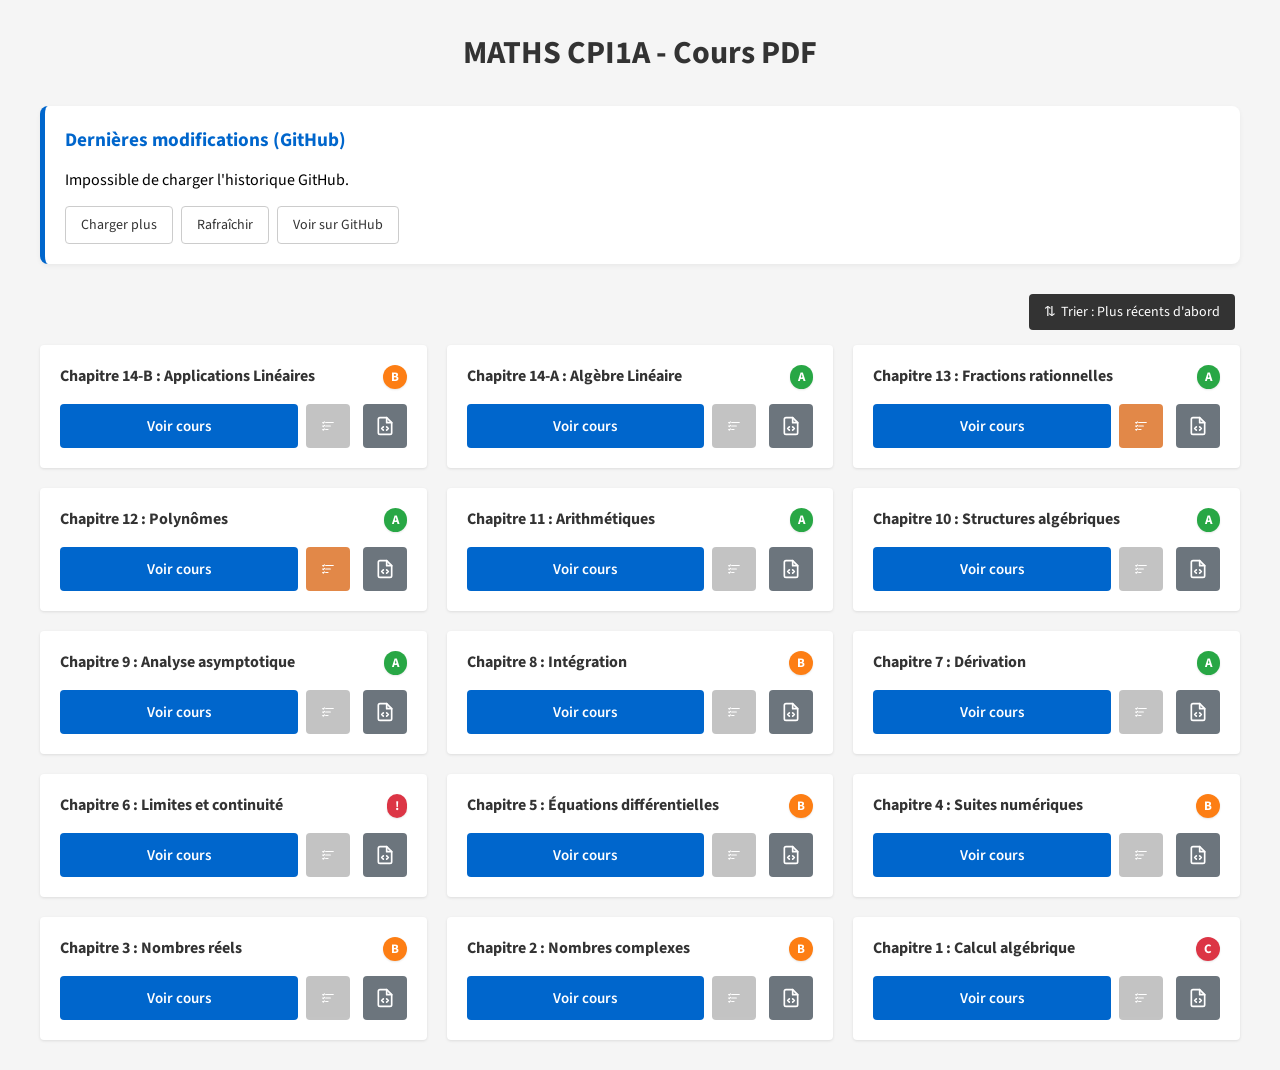
==== index.html @ 1551260c "finishing ch14-b" ====
﻿<!DOCTYPE html>
<html lang="en">
<head>
    <meta charset="UTF-8">
    <meta name="viewport" content="width=device-width, initial-scale=1.0">
    <title>MATHS CPI1A - Cours PDF</title>
    <!-- favicon -->
    <link rel="icon" type="image/png" href="https://raw.githubusercontent.com/Samy-Y/maths-cpi1a-class2030/main/favicon.ico">
    <style>
        @import url('https://fonts.googleapis.com/css2?family=Source+Sans+3:ital,wght@0,200..900;1,200..900&display=swap');
        
        * {
            margin: 0;
            padding: 0;
            box-sizing: border-box;
        }

        body {
            font-family: 'Source Sans 3', Arial, sans-serif;
            background-color: #f5f5f5;
            padding: 20px;
        }

        .container {
            max-width: 1200px;
            margin: 0 auto;
            margin-top:10px;
            margin-bottom:10px;
        }

        h1 {
            text-align: center;
            margin-bottom: 30px;
            color: #333;
        }

        /* Styles pour la section commits (InfoContainer) modifiés pour l'élégance en haut de page */
        .infoContainer {
            background-color: white;
            padding: 20px;
            margin-bottom: 30px; /* Espace avant les chapitres */
            border-radius: 8px;
            box-shadow: 0 2px 5px rgba(0,0,0,0.05); /* Légère ombre pour détacher du fond */
            border-left: 5px solid #0066cc; /* Touche de couleur pour le design */
        }
        
        .infoContainer h2 {
            font-size: 1.2rem;
            margin-bottom: 15px;
            color: #0066cc;
        }

        /* Nouveaux styles pour la barre de contrôle (tri) */
        .controls {
            display: flex;
            justify-content: flex-end; /* Aligner le bouton à droite */
            margin-bottom: 15px;
            align-items: center;
        }

        .chapters {
            display: grid;
            grid-template-columns: repeat(auto-fit, minmax(300px, 1fr));
            gap: 20px;
        }

        .chapter {
            background-color: white;
            padding: 20px;
            display: flex;
            flex-direction: column;
            gap: 15px;
            border-radius: 4px; /* Coins légèrement arrondis */
            box-shadow: 0 1px 3px rgba(0,0,0,0.1);
            transition: transform 0.2s;
        }
        
        .chapter:hover {
            transform: translateY(-2px); /* Petit effet au survol */
        }

        .chapter-header {
            display: flex;
            justify-content: space-between;
            align-items: flex-start;
            gap: 10px;
        }

        .quality-badge {
            font-weight: bold;
            color: white;
            padding: 3px 8px;
            border-radius: 12px;
            font-size: 13px;
            display: inline-block;
            flex-shrink: 0;
            box-shadow: 0 1px 2px rgba(0,0,0,0.1);
            border: none;
            cursor: help;
            position: relative;
        }

        /* Infobulle personnalisée au survol */
        .quality-badge[title]:hover::before {
            content: attr(title);
            position: absolute;
            bottom: 125%;
            left: 50%;
            transform: translateX(-50%);
            background-color: #333;
            color: white;
            padding: 8px 12px;
            border-radius: 4px;
            font-size: 12px;
            font-weight: normal;
            white-space: nowrap;
            z-index: 1000;
            box-shadow: 0 2px 8px rgba(0,0,0,0.2);
            pointer-events: none;
        }

        /* Flèche pointant vers le badge */
        .quality-badge[title]:hover::after {
            content: '';
            position: absolute;
            bottom: 120%;
            left: 50%;
            transform: translateX(-50%);
            border: 5px solid transparent;
            border-top-color: #333;
            z-index: 1000;
            pointer-events: none;
        }

        /* Modifiez la classe dans le HTML : badge-A, badge-B ou badge-C */
        .badge-A { background-color: #28a745; } /* Vert : Complet/Bon */
        .badge-B { background-color: #fd7e14; } /* Orange : Moyen/A relire */
        .badge-C { background-color: #dc3545; } /* Rouge : Incomplet */
        .badge-WIP { background-color: #6c757d; } /* Gris : En cours de travail */

        .chapter-name {
            font-weight: bold;
            font-size: 16px;
            color: #333;
        }

        .chapter-buttons {
            display: flex;
            gap: 8px;
            align-items: stretch;
        }

        .btn-primary {
            flex: 1;
            padding: 10px 15px;
            background-color: #0066cc;
            color: white;
            text-decoration: none;
            border-radius: 4px;
            text-align: center;
            font-family: inherit;
            font-size: 15px;
            font-weight: 600;
            display: flex;
            align-items: center;
            justify-content: center;
            transition: background 0.2s;
        }

        .btn-primary:hover {
            background-color: #0052a3;
        }

        .btn-icon {
            width: 44px;
            height: 44px;
            border-radius: 4px;
            border: none;
            cursor: pointer;
            display: flex;
            align-items: center;
            justify-content: center;
            text-decoration: none;
            flex-shrink: 0;
            transition: background 0.2s;
        }

        .btn-summary {
            background-color: #d9610c;
            color: white;
            opacity: 0.75;
        }

        /* disabled btn-summary properties */

        .btn-summary:disabled {
            background-color: #b0b0b0;
            color: white;
            cursor: not-allowed;
            opacity: 0.75;
        }

        .btn-source {
            background-color: #6c757d;
            color: white;
        }

        .btn-source:hover {
            background-color: #5a6268;
        }

        button {
            padding: 8px 15px;
            border: 1px solid #ccc;
            border-radius: 4px;
            cursor: pointer;
            font-family: 'Source Sans 3', Arial, sans-serif;
            font-size: 14px;
            margin-right: 5px;
            background-color: #fff;
            color: #333;
            transition: background 0.2s;
        }
        button:hover {
            background-color: #e0e0e0;
        }

        /* Style spécifique pour le bouton de tri */
        #sort-btn {
            background-color: #333;
            color: white;
            border: none;
            display: flex;
            align-items: center;
            gap: 5px;
        }
        #sort-btn:hover {
            background-color: #555;
        }

        /* Pour le conteneur des commits */
        #commits-container p {
            font-size: 0.95rem;
        }
    </style>
</head>
<body>
    <div class="container">
        <h1>MATHS CPI1A - Cours PDF</h1>
        
        <!-- SECTION COMMITS DÉPLACÉE ICI -->
        <div class="infoContainer">
            <h2>Dernières modifications (GitHub)</h2>
            <div id="commits-container">
                <p>Chargement...</p>
            </div>
            <div style="margin-top: 15px;">
                <button id="load-more-btn" onclick="fetchLastCommits(false)">Charger plus</button>
                <button onclick="fetchLastCommits(true)">Rafraîchir</button>
                <button onclick="window.open('https://github.com/Samy-Y/maths-cpi1a-class2030', '_blank')">Voir sur GitHub</button>
            </div>
        </div>

        <!-- ZONE DE CONTRÔLES POUR LE TRI -->
        <div class="controls">
            <button id="sort-btn" onclick="toggleSortOrder()">
                <span>⇅</span> Trier : Plus récents d'abord
            </button>
        </div>

        <div class="chapters" id="chapters-grid">
            <!-- Les chapitres -->
            <div class="chapter" data-id="1">
                <div class="chapter-header">
                <span class="chapter-name">Chapitre 1 : Calcul algébrique</span>
                
                <span class="quality-badge badge-C" title="Qualité C : Cours incomplet, premier jet">C</span>
            </div>
                <div class="chapter-buttons">
                    <a href="./250910 CH01.pdf" class="btn-primary" target="_blank">Voir cours</a>
                    <button class="btn-icon btn-summary" disabled title="Résumé non disponible">
                        <svg xmlns="http://www.w3.org/2000/svg" width="20" height="20" viewBox="0 0 24 24" fill="none" stroke="currentColor" stroke-width="2" stroke-linecap="round" stroke-linejoin="round"><line x1="8" y1="6" x2="21" y2="6"/><line x1="8" y1="12" x2="16" y2="12"/><line x1="8" y1="18" x2="12" y2="18"/><polyline points="3 6 4 7 6 5"/><polyline points="3 12 4 13 6 11"/><polyline points="3 18 4 19 6 17"/></svg>
                    </button>
                    <a href="./250910 CH01.tex" class="btn-icon btn-source" target="_blank" title="Code source">
                        <svg xmlns="http://www.w3.org/2000/svg" width="20" height="20" viewBox="0 0 24 24" fill="none" stroke="currentColor" stroke-width="2" stroke-linecap="round" stroke-linejoin="round"><path d="M14 2H6a2 2 0 0 0-2 2v16a2 2 0 0 0 2 2h12a2 2 0 0 0 2-2V8z"/><polyline points="14 2 14 8 20 8"/><polyline points="10 13 8 15 10 17"/><polyline points="14 13 16 15 14 17"/></svg>
                    </a>
                </div>
            </div>
            <div class="chapter" data-id="2">
                <div class="chapter-header">
                <span class="chapter-name">Chapitre 2 : Nombres complexes</span>
                
                <span class="quality-badge badge-B" title="Qualité B : Cours sans proof-reading">B</span>
            </div>
                <div class="chapter-buttons">
                    <a href="./250924 CH02.pdf" class="btn-primary" target="_blank">Voir cours</a>
                    <button class="btn-icon btn-summary" disabled title="Résumé non disponible">
                        <svg xmlns="http://www.w3.org/2000/svg" width="20" height="20" viewBox="0 0 24 24" fill="none" stroke="currentColor" stroke-width="2" stroke-linecap="round" stroke-linejoin="round"><line x1="8" y1="6" x2="21" y2="6"/><line x1="8" y1="12" x2="16" y2="12"/><line x1="8" y1="18" x2="12" y2="18"/><polyline points="3 6 4 7 6 5"/><polyline points="3 12 4 13 6 11"/><polyline points="3 18 4 19 6 17"/></svg>
                    </button>
                    <a href="./250924 CH02.tex" class="btn-icon btn-source" target="_blank" title="Code source">
                        <svg xmlns="http://www.w3.org/2000/svg" width="20" height="20" viewBox="0 0 24 24" fill="none" stroke="currentColor" stroke-width="2" stroke-linecap="round" stroke-linejoin="round"><path d="M14 2H6a2 2 0 0 0-2 2v16a2 2 0 0 0 2 2h12a2 2 0 0 0 2-2V8z"/><polyline points="14 2 14 8 20 8"/><polyline points="10 13 8 15 10 17"/><polyline points="14 13 16 15 14 17"/></svg>
                    </a>
                </div>
            </div>
            <div class="chapter" data-id="3">
                <div class="chapter-header">
                <span class="chapter-name">Chapitre 3 : Nombres réels</span>
                
                <span class="quality-badge badge-B" title="Qualité B : Cours sans proof-reading">B</span>
            </div>
                <div class="chapter-buttons">
                    <a href="./251001 CH03.pdf" class="btn-primary" target="_blank">Voir cours</a>
                    <button class="btn-icon btn-summary" disabled title="Résumé non disponible">
                        <svg xmlns="http://www.w3.org/2000/svg" width="20" height="20" viewBox="0 0 24 24" fill="none" stroke="currentColor" stroke-width="2" stroke-linecap="round" stroke-linejoin="round"><line x1="8" y1="6" x2="21" y2="6"/><line x1="8" y1="12" x2="16" y2="12"/><line x1="8" y1="18" x2="12" y2="18"/><polyline points="3 6 4 7 6 5"/><polyline points="3 12 4 13 6 11"/><polyline points="3 18 4 19 6 17"/></svg>
                    </button>
                    <a href="./251001 CH03.tex" class="btn-icon btn-source" target="_blank" title="Code source">
                        <svg xmlns="http://www.w3.org/2000/svg" width="20" height="20" viewBox="0 0 24 24" fill="none" stroke="currentColor" stroke-width="2" stroke-linecap="round" stroke-linejoin="round"><path d="M14 2H6a2 2 0 0 0-2 2v16a2 2 0 0 0 2 2h12a2 2 0 0 0 2-2V8z"/><polyline points="14 2 14 8 20 8"/><polyline points="10 13 8 15 10 17"/><polyline points="14 13 16 15 14 17"/></svg>
                    </a>
                </div>
            </div>
            <div class="chapter" data-id="4">
                <div class="chapter-header">
                <span class="chapter-name">Chapitre 4 : Suites numériques</span>
                
                <span class="quality-badge badge-B" title="Qualité B : Cours sans proof-reading, mise en page expérimentale">B</span>
            </div>
                <div class="chapter-buttons">
                    <a href="./251009 CH04.pdf" class="btn-primary" target="_blank">Voir cours</a>
                    <button class="btn-icon btn-summary" disabled title="Résumé non disponible">
                        <svg xmlns="http://www.w3.org/2000/svg" width="20" height="20" viewBox="0 0 24 24" fill="none" stroke="currentColor" stroke-width="2" stroke-linecap="round" stroke-linejoin="round"><line x1="8" y1="6" x2="21" y2="6"/><line x1="8" y1="12" x2="16" y2="12"/><line x1="8" y1="18" x2="12" y2="18"/><polyline points="3 6 4 7 6 5"/><polyline points="3 12 4 13 6 11"/><polyline points="3 18 4 19 6 17"/></svg>
                    </button>
                    <a href="./251009 CH04.tex" class="btn-icon btn-source" target="_blank" title="Code source">
                        <svg xmlns="http://www.w3.org/2000/svg" width="20" height="20" viewBox="0 0 24 24" fill="none" stroke="currentColor" stroke-width="2" stroke-linecap="round" stroke-linejoin="round"><path d="M14 2H6a2 2 0 0 0-2 2v16a2 2 0 0 0 2 2h12a2 2 0 0 0 2-2V8z"/><polyline points="14 2 14 8 20 8"/><polyline points="10 13 8 15 10 17"/><polyline points="14 13 16 15 14 17"/></svg>
                    </a>
                </div>
            </div>
            <div class="chapter" data-id="5">
                <div class="chapter-header">
                <span class="chapter-name">Chapitre 5 : Équations différentielles</span>
                
                <span class="quality-badge badge-B" title="Qualité B : Cours incomplet, mise en page expérimentale">B</span>
            </div>
                <div class="chapter-buttons">
                    <a href="./251022 CH05.pdf" class="btn-primary" target="_blank">Voir cours</a>
                    <button class="btn-icon btn-summary" disabled title="Résumé non disponible">
                        <svg xmlns="http://www.w3.org/2000/svg" width="20" height="20" viewBox="0 0 24 24" fill="none" stroke="currentColor" stroke-width="2" stroke-linecap="round" stroke-linejoin="round"><line x1="8" y1="6" x2="21" y2="6"/><line x1="8" y1="12" x2="16" y2="12"/><line x1="8" y1="18" x2="12" y2="18"/><polyline points="3 6 4 7 6 5"/><polyline points="3 12 4 13 6 11"/><polyline points="3 18 4 19 6 17"/></svg>
                    </button>
                    <a href="./251022 CH05.tex" class="btn-icon btn-source" target="_blank" title="Code source">
                        <svg xmlns="http://www.w3.org/2000/svg" width="20" height="20" viewBox="0 0 24 24" fill="none" stroke="currentColor" stroke-width="2" stroke-linecap="round" stroke-linejoin="round"><path d="M14 2H6a2 2 0 0 0-2 2v16a2 2 0 0 0 2 2h12a2 2 0 0 0 2-2V8z"/><polyline points="14 2 14 8 20 8"/><polyline points="10 13 8 15 10 17"/><polyline points="14 13 16 15 14 17"/></svg>
                    </a>
                </div>
            </div>
            <div class="chapter" data-id="6">
                <div class="chapter-header">
                <span class="chapter-name">Chapitre 6 : Limites et continuité</span>
                
                <span class="quality-badge badge-C" title="Qualité C : Cours très incomplet, danger">!</span>
            </div>
                <div class="chapter-buttons">
                    <a href="./251113 CH06.pdf" class="btn-primary" target="_blank">Voir cours</a>
                    <button class="btn-icon btn-summary" disabled title="Résumé non disponible">
                        <svg xmlns="http://www.w3.org/2000/svg" width="20" height="20" viewBox="0 0 24 24" fill="none" stroke="currentColor" stroke-width="2" stroke-linecap="round" stroke-linejoin="round"><line x1="8" y1="6" x2="21" y2="6"/><line x1="8" y1="12" x2="16" y2="12"/><line x1="8" y1="18" x2="12" y2="18"/><polyline points="3 6 4 7 6 5"/><polyline points="3 12 4 13 6 11"/><polyline points="3 18 4 19 6 17"/></svg>
                    </button>
                    <a href="./251113 CH06.tex" class="btn-icon btn-source" target="_blank" title="Code source">
                        <svg xmlns="http://www.w3.org/2000/svg" width="20" height="20" viewBox="0 0 24 24" fill="none" stroke="currentColor" stroke-width="2" stroke-linecap="round" stroke-linejoin="round"><path d="M14 2H6a2 2 0 0 0-2 2v16a2 2 0 0 0 2 2h12a2 2 0 0 0 2-2V8z"/><polyline points="14 2 14 8 20 8"/><polyline points="10 13 8 15 10 17"/><polyline points="14 13 16 15 14 17"/></svg>
                    </a>
                </div>
            </div>
            <div class="chapter" data-id="7">
                <div class="chapter-header">
                <span class="chapter-name">Chapitre 7 : Dérivation</span>
                
                <span class="quality-badge badge-A" title="Qualité A : Cours complet">A</span>
            </div>
                <div class="chapter-buttons">
                    <a href="./251128 CH07.pdf" class="btn-primary" target="_blank">Voir cours</a>
                    <button class="btn-icon btn-summary" disabled title="Résumé non disponible">
                        <svg xmlns="http://www.w3.org/2000/svg" width="20" height="20" viewBox="0 0 24 24" fill="none" stroke="currentColor" stroke-width="2" stroke-linecap="round" stroke-linejoin="round"><line x1="8" y1="6" x2="21" y2="6"/><line x1="8" y1="12" x2="16" y2="12"/><line x1="8" y1="18" x2="12" y2="18"/><polyline points="3 6 4 7 6 5"/><polyline points="3 12 4 13 6 11"/><polyline points="3 18 4 19 6 17"/></svg>
                    </button>
                    <a href="./251128 CH07.tex" class="btn-icon btn-source" target="_blank" title="Code source">
                        <svg xmlns="http://www.w3.org/2000/svg" width="20" height="20" viewBox="0 0 24 24" fill="none" stroke="currentColor" stroke-width="2" stroke-linecap="round" stroke-linejoin="round"><path d="M14 2H6a2 2 0 0 0-2 2v16a2 2 0 0 0 2 2h12a2 2 0 0 0 2-2V8z"/><polyline points="14 2 14 8 20 8"/><polyline points="10 13 8 15 10 17"/><polyline points="14 13 16 15 14 17"/></svg>
                    </a>
                </div>
            </div>
            <div class="chapter" data-id="8">
                <div class="chapter-header">
                <span class="chapter-name">Chapitre 8 : Intégration</span>
                
                <span class="quality-badge badge-B" title="Qualité B : Cours incomplet">B</span>
            </div>
                <div class="chapter-buttons">
                    <a href="./251212 CH08.pdf" class="btn-primary" target="_blank">Voir cours</a>
                    <button class="btn-icon btn-summary" disabled title="Résumé non disponible">
                        <svg xmlns="http://www.w3.org/2000/svg" width="20" height="20" viewBox="0 0 24 24" fill="none" stroke="currentColor" stroke-width="2" stroke-linecap="round" stroke-linejoin="round"><line x1="8" y1="6" x2="21" y2="6"/><line x1="8" y1="12" x2="16" y2="12"/><line x1="8" y1="18" x2="12" y2="18"/><polyline points="3 6 4 7 6 5"/><polyline points="3 12 4 13 6 11"/><polyline points="3 18 4 19 6 17"/></svg>
                    </button>
                    <a href="./251212 CH08.tex" class="btn-icon btn-source" target="_blank" title="Code source">
                        <svg xmlns="http://www.w3.org/2000/svg" width="20" height="20" viewBox="0 0 24 24" fill="none" stroke="currentColor" stroke-width="2" stroke-linecap="round" stroke-linejoin="round"><path d="M14 2H6a2 2 0 0 0-2 2v16a2 2 0 0 0 2 2h12a2 2 0 0 0 2-2V8z"/><polyline points="14 2 14 8 20 8"/><polyline points="10 13 8 15 10 17"/><polyline points="14 13 16 15 14 17"/></svg>
                    </a>
                </div>
            </div>
            <div class="chapter" data-id="9">
                <div class="chapter-header">
                <span class="chapter-name">Chapitre 9 : Analyse asymptotique</span>
                
                <span class="quality-badge badge-A" title="Qualité A : Cours quasi-complet, corrigé">A</span>
            </div>
                <div class="chapter-buttons">
                    <a href="./251219 CH09.pdf" class="btn-primary" target="_blank">Voir cours</a>
                    <button class="btn-icon btn-summary" disabled title="Résumé non disponible">
                        <svg xmlns="http://www.w3.org/2000/svg" width="20" height="20" viewBox="0 0 24 24" fill="none" stroke="currentColor" stroke-width="2" stroke-linecap="round" stroke-linejoin="round"><line x1="8" y1="6" x2="21" y2="6"/><line x1="8" y1="12" x2="16" y2="12"/><line x1="8" y1="18" x2="12" y2="18"/><polyline points="3 6 4 7 6 5"/><polyline points="3 12 4 13 6 11"/><polyline points="3 18 4 19 6 17"/></svg>
                    </button>
                    <a href="./251219 CH09.tex" class="btn-icon btn-source" target="_blank" title="Code source">
                        <svg xmlns="http://www.w3.org/2000/svg" width="20" height="20" viewBox="0 0 24 24" fill="none" stroke="currentColor" stroke-width="2" stroke-linecap="round" stroke-linejoin="round"><path d="M14 2H6a2 2 0 0 0-2 2v16a2 2 0 0 0 2 2h12a2 2 0 0 0 2-2V8z"/><polyline points="14 2 14 8 20 8"/><polyline points="10 13 8 15 10 17"/><polyline points="14 13 16 15 14 17"/></svg>
                    </a>
                </div>
            </div>
            <div class="chapter" data-id="10">
                <div class="chapter-header">
                <span class="chapter-name">Chapitre 10 : Structures algébriques</span>
                
                <span class="quality-badge badge-A" title="Qualité A : Cours quasi-complet et corrigé">A</span>
            </div>
                <div class="chapter-buttons">
                    <a href="./260109 CH10.pdf" class="btn-primary" target="_blank">Voir cours</a>
                    <button class="btn-icon btn-summary" disabled title="Résumé non disponible">
                        <svg xmlns="http://www.w3.org/2000/svg" width="20" height="20" viewBox="0 0 24 24" fill="none" stroke="currentColor" stroke-width="2" stroke-linecap="round" stroke-linejoin="round"><line x1="8" y1="6" x2="21" y2="6"/><line x1="8" y1="12" x2="16" y2="12"/><line x1="8" y1="18" x2="12" y2="18"/><polyline points="3 6 4 7 6 5"/><polyline points="3 12 4 13 6 11"/><polyline points="3 18 4 19 6 17"/></svg>
                    </button>
                    <a href="./260109 CH10.tex" class="btn-icon btn-source" target="_blank" title="Code source">
                        <svg xmlns="http://www.w3.org/2000/svg" width="20" height="20" viewBox="0 0 24 24" fill="none" stroke="currentColor" stroke-width="2" stroke-linecap="round" stroke-linejoin="round"><path d="M14 2H6a2 2 0 0 0-2 2v16a2 2 0 0 0 2 2h12a2 2 0 0 0 2-2V8z"/><polyline points="14 2 14 8 20 8"/><polyline points="10 13 8 15 10 17"/><polyline points="14 13 16 15 14 17"/></svg>
                    </a>
                </div>
            </div>
            <div class="chapter" data-id="11">
                <div class="chapter-header">
                <span class="chapter-name">Chapitre 11 : Arithmétiques</span>
                
                <span class="quality-badge badge-A" title="Qualité A : Cours quasi-complet et corrigé">A</span>
            </div>
                <div class="chapter-buttons">
                    <a href="./260128 CH11.pdf" class="btn-primary" target="_blank">Voir cours</a>
                    <button class="btn-icon btn-summary" disabled title="Résumé non disponible">
                        <svg xmlns="http://www.w3.org/2000/svg" width="20" height="20" viewBox="0 0 24 24" fill="none" stroke="currentColor" stroke-width="2" stroke-linecap="round" stroke-linejoin="round"><line x1="8" y1="6" x2="21" y2="6"/><line x1="8" y1="12" x2="16" y2="12"/><line x1="8" y1="18" x2="12" y2="18"/><polyline points="3 6 4 7 6 5"/><polyline points="3 12 4 13 6 11"/><polyline points="3 18 4 19 6 17"/></svg>
                    </button>
                    <a href="./260128 CH11.tex" class="btn-icon btn-source" target="_blank" title="Code source">
                        <svg xmlns="http://www.w3.org/2000/svg" width="20" height="20" viewBox="0 0 24 24" fill="none" stroke="currentColor" stroke-width="2" stroke-linecap="round" stroke-linejoin="round"><path d="M14 2H6a2 2 0 0 0-2 2v16a2 2 0 0 0 2 2h12a2 2 0 0 0 2-2V8z"/><polyline points="14 2 14 8 20 8"/><polyline points="10 13 8 15 10 17"/><polyline points="14 13 16 15 14 17"/></svg>
                    </a>
                </div>
            </div>
            <div class="chapter" data-id="12">
                <div class="chapter-header">
                <span class="chapter-name">Chapitre 12 : Polynômes</span>
                
                <span class="quality-badge badge-A" title="Qualité A : Cours quasi-complet et corrigé">A</span>
            </div>
                <div class="chapter-buttons">
                    <a href="./260206 CH12.pdf" class="btn-primary" target="_blank">Voir cours</a>
                    <a href="./ch12_fiche.pdf"><button class="btn-icon btn-summary" title="Résumé ALPHA">
                        <svg xmlns="http://www.w3.org/2000/svg" width="20" height="20" viewBox="0 0 24 24" fill="none" stroke="currentColor" stroke-width="2" stroke-linecap="round" stroke-linejoin="round"><line x1="8" y1="6" x2="21" y2="6"/><line x1="8" y1="12" x2="16" y2="12"/><line x1="8" y1="18" x2="12" y2="18"/><polyline points="3 6 4 7 6 5"/><polyline points="3 12 4 13 6 11"/><polyline points="3 18 4 19 6 17"/></svg>
                    </button></a>
                    <a href="./260206 CH12.tex" class="btn-icon btn-source" target="_blank" title="Code source">
                        <svg xmlns="http://www.w3.org/2000/svg" width="20" height="20" viewBox="0 0 24 24" fill="none" stroke="currentColor" stroke-width="2" stroke-linecap="round" stroke-linejoin="round"><path d="M14 2H6a2 2 0 0 0-2 2v16a2 2 0 0 0 2 2h12a2 2 0 0 0 2-2V8z"/><polyline points="14 2 14 8 20 8"/><polyline points="10 13 8 15 10 17"/><polyline points="14 13 16 15 14 17"/></svg>
                    </a>
                </div>
            </div>
            <div class="chapter" data-id="13">
                <div class="chapter-header">
                <span class="chapter-name">Chapitre 13 : Fractions rationnelles</span>
                
                <span class="quality-badge badge-A" title="Qualité A : Cours quasi-complet et corrigé">A</span>
            </div>
                <div class="chapter-buttons">
                    <a href="./260220 CH13.pdf" class="btn-primary" target="_blank">Voir cours</a>
                    <a href="./ch13_fiche.html"><button class="btn-icon btn-summary" title="Fiche de révision BETA (web)">
                        <svg xmlns="http://www.w3.org/2000/svg" width="20" height="20" viewBox="0 0 24 24" fill="none" stroke="currentColor" stroke-width="2" stroke-linecap="round" stroke-linejoin="round"><line x1="8" y1="6" x2="21" y2="6"/><line x1="8" y1="12" x2="16" y2="12"/><line x1="8" y1="18" x2="12" y2="18"/><polyline points="3 6 4 7 6 5"/><polyline points="3 12 4 13 6 11"/><polyline points="3 18 4 19 6 17"/></svg>
                    </button></a>
                    <a href="./260220 CH13.tex" class="btn-icon btn-source" target="_blank" title="Code source">
                        <svg xmlns="http://www.w3.org/2000/svg" width="20" height="20" viewBox="0 0 24 24" fill="none" stroke="currentColor" stroke-width="2" stroke-linecap="round" stroke-linejoin="round"><path d="M14 2H6a2 2 0 0 0-2 2v16a2 2 0 0 0 2 2h12a2 2 0 0 0 2-2V8z"/><polyline points="14 2 14 8 20 8"/><polyline points="10 13 8 15 10 17"/><polyline points="14 13 16 15 14 17"/></svg>
                    </a>
                </div>
            </div>
            <div class="chapter" data-id="14">
                <div class="chapter-header">
                    <span class="chapter-name">Chapitre 14-A : Algèbre Linéaire</span>
                    
                    <span class="quality-badge badge-A" title="Qualité A : Cours complet et corrigé">A</span>
                </div>
                <div class="chapter-buttons">
                    <a href="./260304 CH14.pdf" class="btn-primary" target="_blank">Voir cours</a>
                    <button class="btn-icon btn-summary" disabled title="Résumé non disponible">
                        <svg xmlns="http://www.w3.org/2000/svg" width="20" height="20" viewBox="0 0 24 24" fill="none" stroke="currentColor" stroke-width="2" stroke-linecap="round" stroke-linejoin="round"><line x1="8" y1="6" x2="21" y2="6"/><line x1="8" y1="12" x2="16" y2="12"/><line x1="8" y1="18" x2="12" y2="18"/><polyline points="3 6 4 7 6 5"/><polyline points="3 12 4 13 6 11"/><polyline points="3 18 4 19 6 17"/></svg>
                    </button>
                    <a href="./260304 CH14.tex" class="btn-icon btn-source" target="_blank" title="Code source">
                        <svg xmlns="http://www.w3.org/2000/svg" width="20" height="20" viewBox="0 0 24 24" fill="none" stroke="currentColor" stroke-width="2" stroke-linecap="round" stroke-linejoin="round"><path d="M14 2H6a2 2 0 0 0-2 2v16a2 2 0 0 0 2 2h12a2 2 0 0 0 2-2V8z"/><polyline points="14 2 14 8 20 8"/><polyline points="10 13 8 15 10 17"/><polyline points="14 13 16 15 14 17"/></svg>
                    </a>
                </div>
            </div>
            <div class="chapter" data-id="15">
                <div class="chapter-header">
                <span class="chapter-name">Chapitre 14-B : Applications Linéaires</span>
                
                <span class="quality-badge badge-B" title="Qualité B : Preuves manquantes/incomplètes, pas de proofreading">B</span>
            </div>
            <div class="chapter-buttons">
                <a href="./260410 CH14-B.pdf" class="btn-primary" target="_blank">Voir cours</a>
                <button class="btn-icon btn-summary" disabled title="Résumé non disponible">
                    <svg xmlns="http://www.w3.org/2000/svg" width="20" height="20" viewBox="0 0 24 24" fill="none" stroke="currentColor" stroke-width="2" stroke-linecap="round" stroke-linejoin="round"><line x1="8" y1="6" x2="21" y2="6"/><line x1="8" y1="12" x2="16" y2="12"/><line x1="8" y1="18" x2="12" y2="18"/><polyline points="3 6 4 7 6 5"/><polyline points="3 12 4 13 6 11"/><polyline points="3 18 4 19 6 17"/></svg>
                </button>
                <a href="./260410 CH14-B.tex" class="btn-icon btn-source" target="_blank" title="Code source">
                    <svg xmlns="http://www.w3.org/2000/svg" width="20" height="20" viewBox="0 0 24 24" fill="none" stroke="currentColor" stroke-width="2" stroke-linecap="round" stroke-linejoin="round"><path d="M14 2H6a2 2 0 0 0-2 2v16a2 2 0 0 0 2 2h12a2 2 0 0 0 2-2V8z"/><polyline points="14 2 14 8 20 8"/><polyline points="10 13 8 15 10 17"/><polyline points="14 13 16 15 14 17"/></svg>
                </a>
            </div>
        </div>
    </div>

</body>
    <script>
        const GITHUB_USER = 'Samy-Y'; 
        const GITHUB_REPO = 'maths-cpi1a-class2030';
        let currentPage = 1; 
        const PER_PAGE = 3; 
        
        // --- LOGIQUE DU TRI ---
        let isAscending = false; // Ordre par défaut (1 vers 10)

        // make sure the list is sorted by most recent initially

        const grid = document.getElementById('chapters-grid');
        const chapters = Array.from(grid.children);
        chapters.sort((a, b) => parseInt(b.getAttribute('data-id')) - parseInt(a.getAttribute('data-id')));
        chapters.forEach(chapter => grid.appendChild(chapter));

        function toggleSortOrder() {
            const grid = document.getElementById('chapters-grid');
            const chapters = Array.from(grid.children);
            const sortBtn = document.getElementById('sort-btn');

            // On inverse simplement la liste actuelle des enfants
            chapters.reverse().forEach(chapter => grid.appendChild(chapter));

            isAscending = !isAscending;

            // Mise à jour du texte du bouton
            if (isAscending) {
                sortBtn.innerHTML = '<span>⇅</span> Trier : Plus récents d\'abord';
            } else {
                sortBtn.innerHTML = '<span>⇅</span> Trier : Plus anciens d\'abord';
            }
        }


        // ----------------------

        async function fetchLastCommits(reset = true) {
            const container = document.getElementById('commits-container');
            const loadMoreBtn = document.getElementById('load-more-btn');

            if (reset) {
                currentPage = 1;
                container.innerHTML = '<p>Chargement des commits...</p>';
                loadMoreBtn.style.display = 'inline-block';
            } else {
                loadMoreBtn.textContent = 'Chargement...';
                loadMoreBtn.disabled = true;
            }

            const API_URL = `https://api.github.com/repos/${GITHUB_USER}/${GITHUB_REPO}/commits?per_page=${PER_PAGE}&page=${currentPage}`;

            try {
                const response = await fetch(API_URL);
                if (!response.ok) {
                    throw new Error(`GitHub API error: ${response.status}`);
                }
                
                const commits = await response.json();
                
                if (reset) {
                    container.innerHTML = '';
                }

                if (commits && commits.length > 0) {
                    commits.forEach((item, index) => {
                        const commitData = item.commit;
                        const date = new Date(commitData.author.date).toLocaleDateString('fr-FR', { 
                            day: 'numeric', month: 'long', hour: '2-digit', minute:'2-digit'
                        });
                        const message = commitData.message;
                        
                        const commitElement = document.createElement('div');
                        // Style inline pour les éléments de commit
                        commitElement.style.borderLeft = '3px solid #ddd'; 
                        commitElement.style.paddingLeft = '10px';
                        commitElement.style.marginBottom = '12px';
                        
                        commitElement.innerHTML = `
                            <p style="margin-bottom: 2px; color: #333;"><strong>${message}</strong></p>
                            <p style="color: #888; font-size: 0.85em; margin: 0;">${date}</p>
                        `;
                        container.appendChild(commitElement);
                    });
                    
                    currentPage++; 
                } else {
                    if(reset) {
                        container.textContent = 'Aucun commit trouvé.';
                    } else {
                        loadMoreBtn.style.display = 'none';
                        const endMsg = document.createElement('p');
                        endMsg.textContent = "Aucun autre commit ancien.";
                        endMsg.style.fontStyle = "italic";
                        endMsg.style.color = "#888";
                        endMsg.style.fontSize = "0.9em";
                        container.appendChild(endMsg);
                    }
                }

            } catch (error) {
                console.error("Error fetching commit data:", error);
                if (reset) container.textContent = 'Impossible de charger l\'historique GitHub.';
            } finally {
                loadMoreBtn.textContent = 'Charger plus';
                loadMoreBtn.disabled = false;
            }
        }

        // Appel initial avec reset = true
        fetchLastCommits(true);
    </script>
</html>
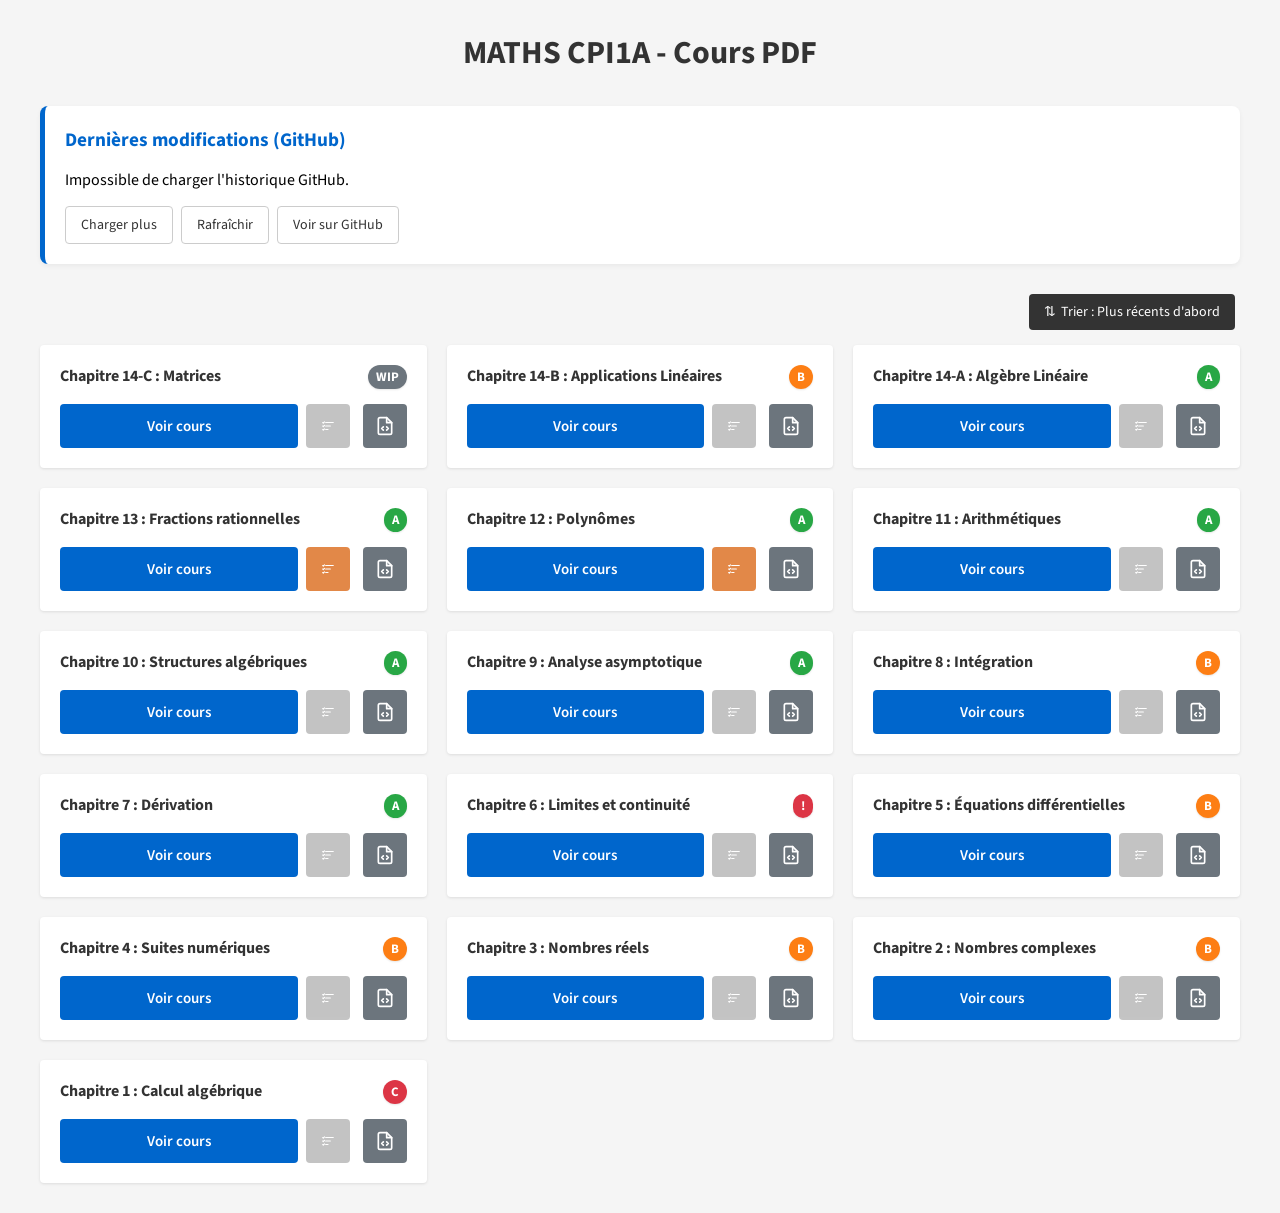
==== commit 19b9d1bb: "ch14 c btn add Co-authored-by: Copilot <copilot@github.com>" ====
--- a/index.html
+++ b/index.html
@@ -496,20 +496,36 @@
             </div>
             <div class="chapter" data-id="15">
                 <div class="chapter-header">
-                <span class="chapter-name">Chapitre 14-B : Applications Linéaires</span>
-                
-                <span class="quality-badge badge-B" title="Qualité B : Preuves manquantes/incomplètes, pas de proofreading">B</span>
-            </div>
-            <div class="chapter-buttons">
-                <a href="./260410 CH14-B.pdf" class="btn-primary" target="_blank">Voir cours</a>
-                <button class="btn-icon btn-summary" disabled title="Résumé non disponible">
-                    <svg xmlns="http://www.w3.org/2000/svg" width="20" height="20" viewBox="0 0 24 24" fill="none" stroke="currentColor" stroke-width="2" stroke-linecap="round" stroke-linejoin="round"><line x1="8" y1="6" x2="21" y2="6"/><line x1="8" y1="12" x2="16" y2="12"/><line x1="8" y1="18" x2="12" y2="18"/><polyline points="3 6 4 7 6 5"/><polyline points="3 12 4 13 6 11"/><polyline points="3 18 4 19 6 17"/></svg>
-                </button>
-                <a href="./260410 CH14-B.tex" class="btn-icon btn-source" target="_blank" title="Code source">
-                    <svg xmlns="http://www.w3.org/2000/svg" width="20" height="20" viewBox="0 0 24 24" fill="none" stroke="currentColor" stroke-width="2" stroke-linecap="round" stroke-linejoin="round"><path d="M14 2H6a2 2 0 0 0-2 2v16a2 2 0 0 0 2 2h12a2 2 0 0 0 2-2V8z"/><polyline points="14 2 14 8 20 8"/><polyline points="10 13 8 15 10 17"/><polyline points="14 13 16 15 14 17"/></svg>
-                </a>
-            </div>
-        </div>
+                    <span class="chapter-name">Chapitre 14-B : Applications Linéaires</span>
+                    
+                    <span class="quality-badge badge-B" title="Qualité B : Preuves manquantes/incomplètes, pas de proofreading">B</span>
+                </div>
+                <div class="chapter-buttons">
+                    <a href="./260410 CH14-B.pdf" class="btn-primary" target="_blank">Voir cours</a>
+                    <button class="btn-icon btn-summary" disabled title="Résumé non disponible">
+                        <svg xmlns="http://www.w3.org/2000/svg" width="20" height="20" viewBox="0 0 24 24" fill="none" stroke="currentColor" stroke-width="2" stroke-linecap="round" stroke-linejoin="round"><line x1="8" y1="6" x2="21" y2="6"/><line x1="8" y1="12" x2="16" y2="12"/><line x1="8" y1="18" x2="12" y2="18"/><polyline points="3 6 4 7 6 5"/><polyline points="3 12 4 13 6 11"/><polyline points="3 18 4 19 6 17"/></svg>
+                    </button>
+                    <a href="./260410 CH14-B.tex" class="btn-icon btn-source" target="_blank" title="Code source">
+                        <svg xmlns="http://www.w3.org/2000/svg" width="20" height="20" viewBox="0 0 24 24" fill="none" stroke="currentColor" stroke-width="2" stroke-linecap="round" stroke-linejoin="round"><path d="M14 2H6a2 2 0 0 0-2 2v16a2 2 0 0 0 2 2h12a2 2 0 0 0 2-2V8z"/><polyline points="14 2 14 8 20 8"/><polyline points="10 13 8 15 10 17"/><polyline points="14 13 16 15 14 17"/></svg>
+                    </a>
+                </div>
+            </div>
+            <div class="chapter" data-id="16">
+                <div class="chapter-header">
+                    <span class="chapter-name">Chapitre 14-C : Matrices</span>
+                    
+                    <span class="quality-badge badge-WIP" title="Qualité WIP : En cours de transcription">WIP</span>
+                </div>
+                <div class="chapter-buttons">
+                    <a href="./260422 CH14-C.pdf" class="btn-primary" target="_blank">Voir cours</a>
+                    <button class="btn-icon btn-summary" disabled title="Résumé non disponible">
+                        <svg xmlns="http://www.w3.org/2000/svg" width="20" height="20" viewBox="0 0 24 24" fill="none" stroke="currentColor" stroke-width="2" stroke-linecap="round" stroke-linejoin="round"><line x1="8" y1="6" x2="21" y2="6"/><line x1="8" y1="12" x2="16" y2="12"/><line x1="8" y1="18" x2="12" y2="18"/><polyline points="3 6 4 7 6 5"/><polyline points="3 12 4 13 6 11"/><polyline points="3 18 4 19 6 17"/></svg>
+                    </button>
+                    <a href="./260422 CH14-C.tex" class="btn-icon btn-source" target="_blank" title="Code source">
+                        <svg xmlns="http://www.w3.org/2000/svg" width="20" height="20" viewBox="0 0 24 24" fill="none" stroke="currentColor" stroke-width="2" stroke-linecap="round" stroke-linejoin="round"><path d="M14 2H6a2 2 0 0 0-2 2v16a2 2 0 0 0 2 2h12a2 2 0 0 0 2-2V8z"/><polyline points="14 2 14 8 20 8"/><polyline points="10 13 8 15 10 17"/><polyline points="14 13 16 15 14 17"/></svg>
+                    </a>
+                </div>
+            </div>
     </div>
 
 </body>
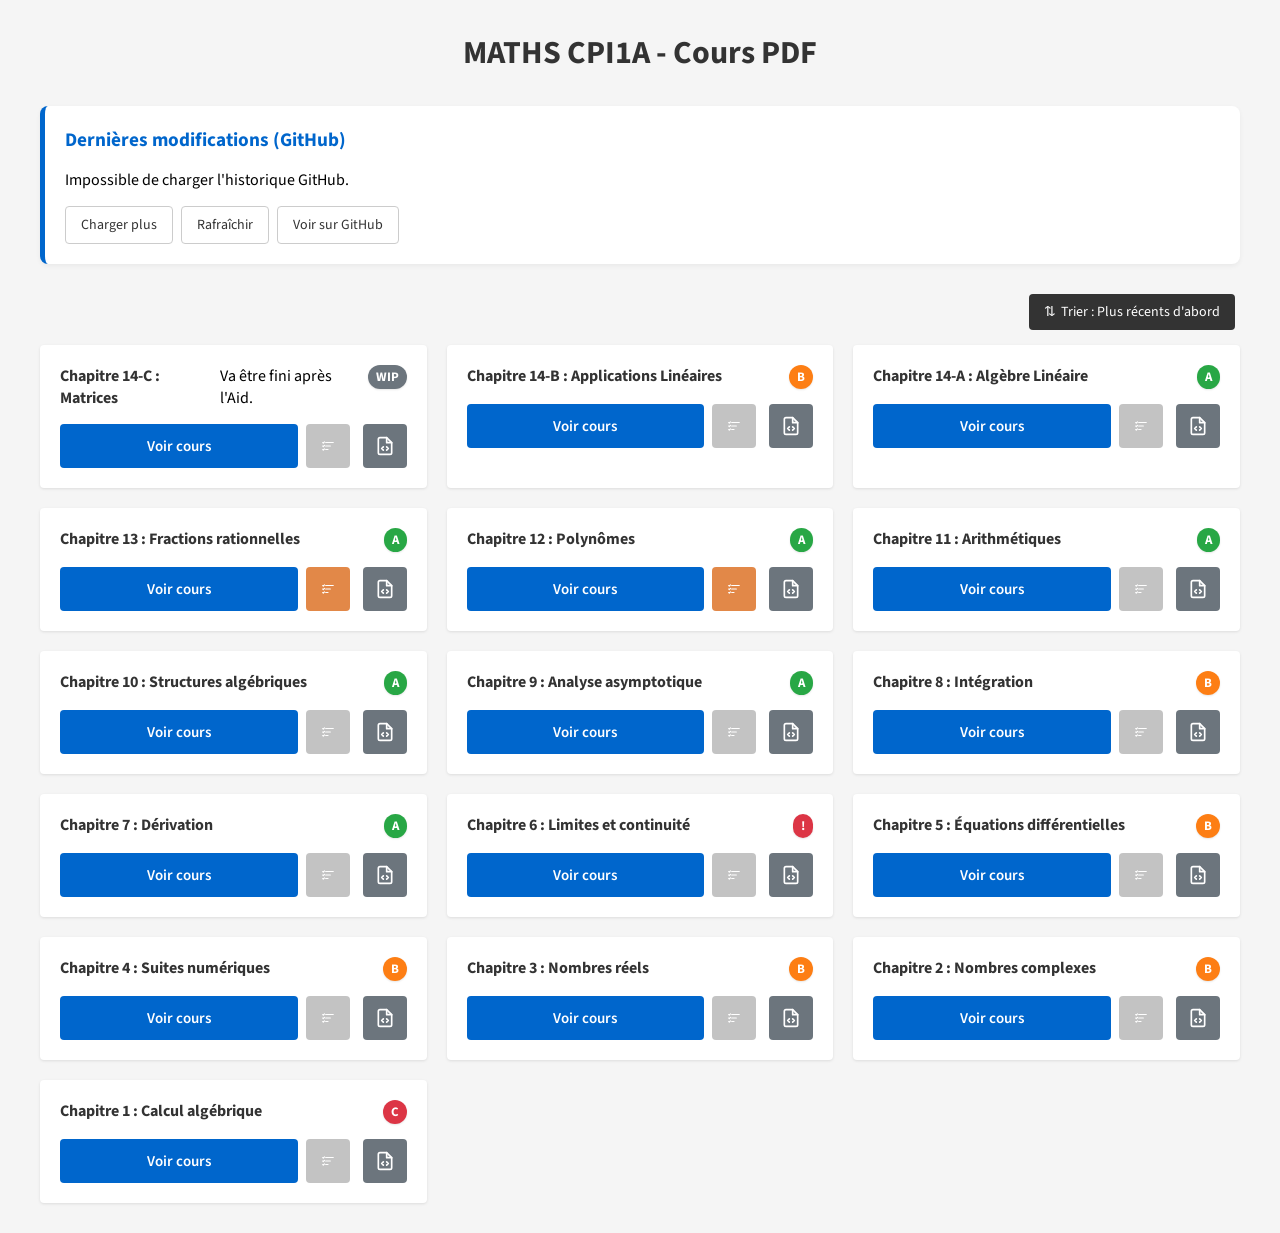
==== commit eeb76f02: "maj" ====
--- a/index.html
+++ b/index.html
@@ -513,7 +513,7 @@
             <div class="chapter" data-id="16">
                 <div class="chapter-header">
                     <span class="chapter-name">Chapitre 14-C : Matrices</span>
-                    
+                    Va être fini après l'Aid.
                     <span class="quality-badge badge-WIP" title="Qualité WIP : En cours de transcription">WIP</span>
                 </div>
                 <div class="chapter-buttons">
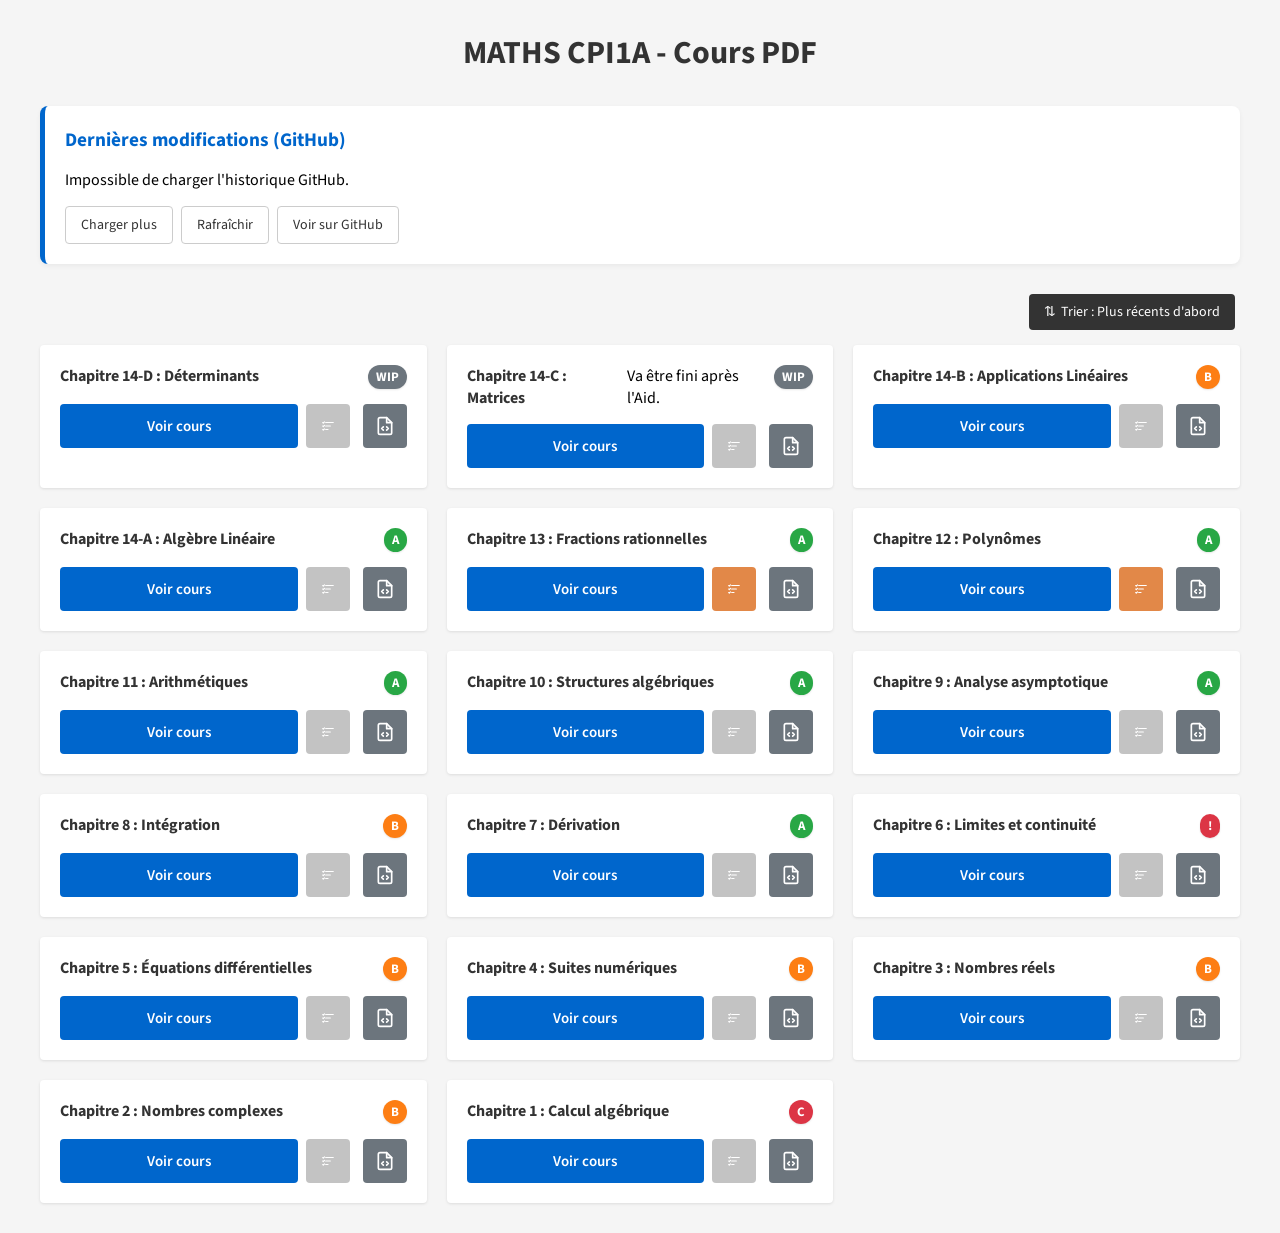
==== commit 3abefb6e: "added btn on the page" ====
--- a/index.html
+++ b/index.html
@@ -522,6 +522,21 @@
                         <svg xmlns="http://www.w3.org/2000/svg" width="20" height="20" viewBox="0 0 24 24" fill="none" stroke="currentColor" stroke-width="2" stroke-linecap="round" stroke-linejoin="round"><line x1="8" y1="6" x2="21" y2="6"/><line x1="8" y1="12" x2="16" y2="12"/><line x1="8" y1="18" x2="12" y2="18"/><polyline points="3 6 4 7 6 5"/><polyline points="3 12 4 13 6 11"/><polyline points="3 18 4 19 6 17"/></svg>
                     </button>
                     <a href="./260422 CH14-C.tex" class="btn-icon btn-source" target="_blank" title="Code source">
+                        <svg xmlns="http://www.w3.org/2000/svg" width="20" height="20" viewBox="0 0 24 24" fill="none" stroke="currentColor" stroke-width="2" stroke-linecap="round" stroke-linejoin="round"><path d="M14 2H6a2 2 0 0 0-2 2v16a2 2 0 0 0 2 2h12a2 2 0 0 0 2-2V8z"/><polyline points="14 2 14 8 20 8"/><polyline points="10 13 8 15 10 17"/><polyline points="14 13 16 15 14 17"/></svg>
+                    </a>
+                </div>
+            </div>
+            <div class="chapter" data-id="17">
+                <div class="chapter-header">
+                    <span class="chapter-name">Chapitre 14-D : Déterminants</span>
+                    <span class="quality-badge badge-WIP" title="Qualité WIP : En cours de transcription">WIP</span>
+                </div>
+                <div class="chapter-buttons">
+                    <a href="./260520 CH14-D.pdf" class="btn-primary" target="_blank">Voir cours</a>
+                    <button class="btn-icon btn-summary" disabled title="Résumé non disponible">
+                        <svg xmlns="http://www.w3.org/2000/svg" width="20" height="20" viewBox="0 0 24 24" fill="none" stroke="currentColor" stroke-width="2" stroke-linecap="round" stroke-linejoin="round"><line x1="8" y1="6" x2="21" y2="6"/><line x1="8" y1="12" x2="16" y2="12"/><line x1="8" y1="18" x2="12" y2="18"/><polyline points="3 6 4 7 6 5"/><polyline points="3 12 4 13 6 11"/><polyline points="3 18 4 19 6 17"/></svg>
+                    </button>
+                    <a href="./260520 CH14-D.tex" class="btn-icon btn-source" target="_blank" title="Code source">
                         <svg xmlns="http://www.w3.org/2000/svg" width="20" height="20" viewBox="0 0 24 24" fill="none" stroke="currentColor" stroke-width="2" stroke-linecap="round" stroke-linejoin="round"><path d="M14 2H6a2 2 0 0 0-2 2v16a2 2 0 0 0 2 2h12a2 2 0 0 0 2-2V8z"/><polyline points="14 2 14 8 20 8"/><polyline points="10 13 8 15 10 17"/><polyline points="14 13 16 15 14 17"/></svg>
                     </a>
                 </div>
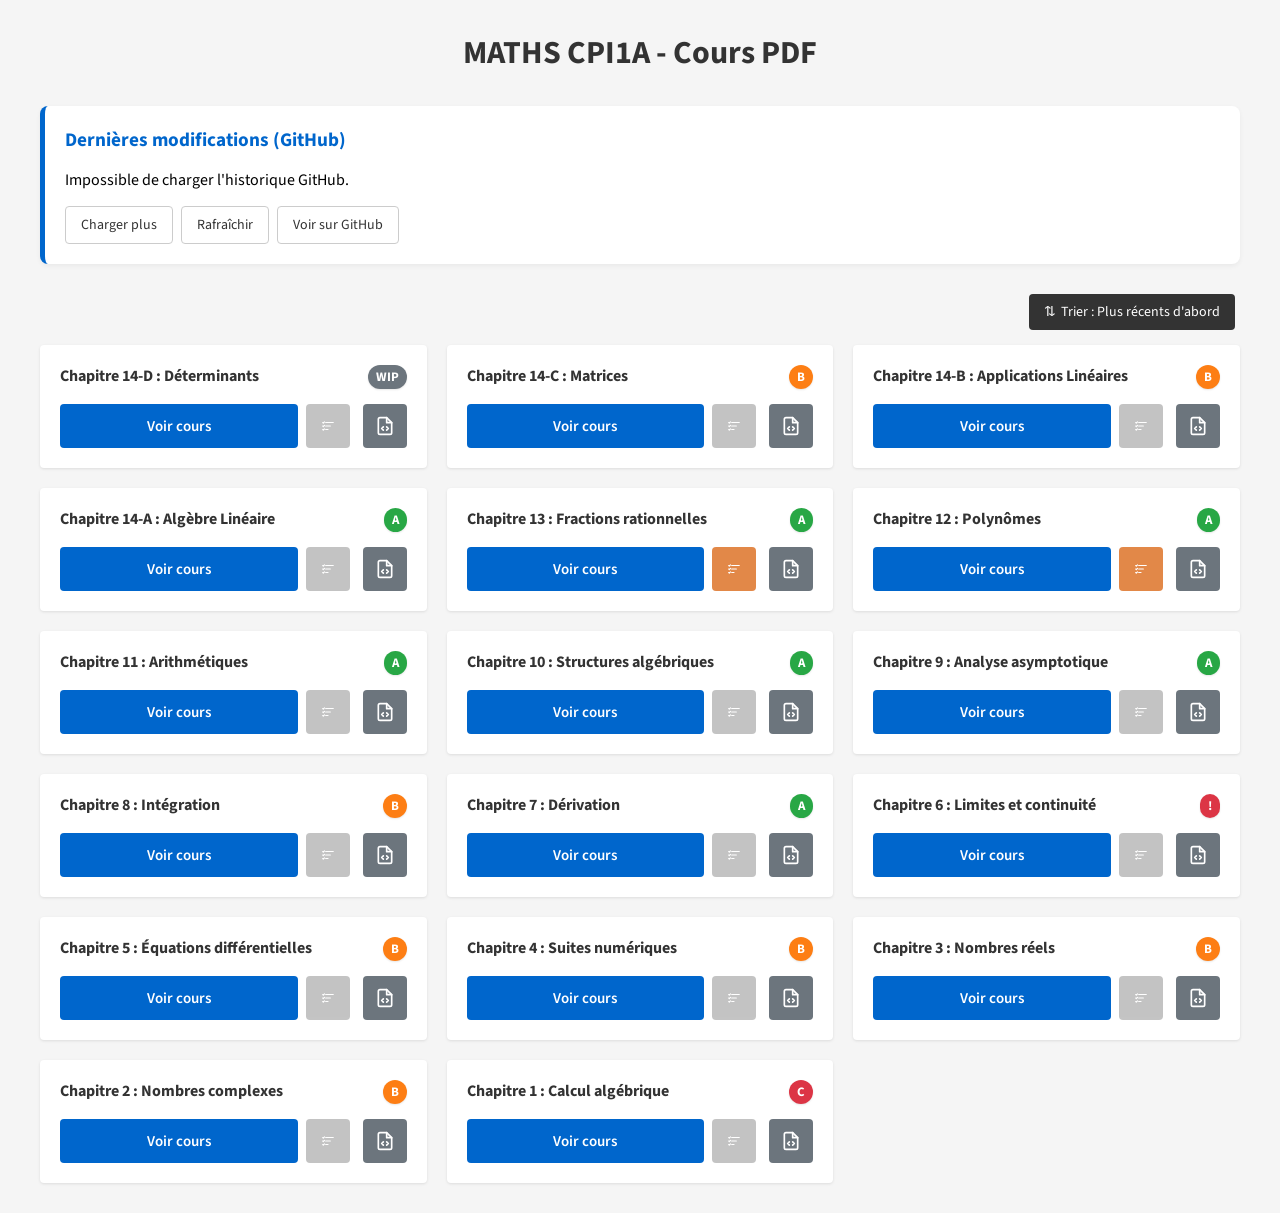
==== commit 7770ec77: "14-c fini,14-d updates" ====
--- a/index.html
+++ b/index.html
@@ -513,8 +513,7 @@
             <div class="chapter" data-id="16">
                 <div class="chapter-header">
                     <span class="chapter-name">Chapitre 14-C : Matrices</span>
-                    Va être fini après l'Aid.
-                    <span class="quality-badge badge-WIP" title="Qualité WIP : En cours de transcription">WIP</span>
+                    <span class="quality-badge badge-B" title="Qualité B : Preuves manquantes/incomplètes.">B</span>
                 </div>
                 <div class="chapter-buttons">
                     <a href="./260422 CH14-C.pdf" class="btn-primary" target="_blank">Voir cours</a>
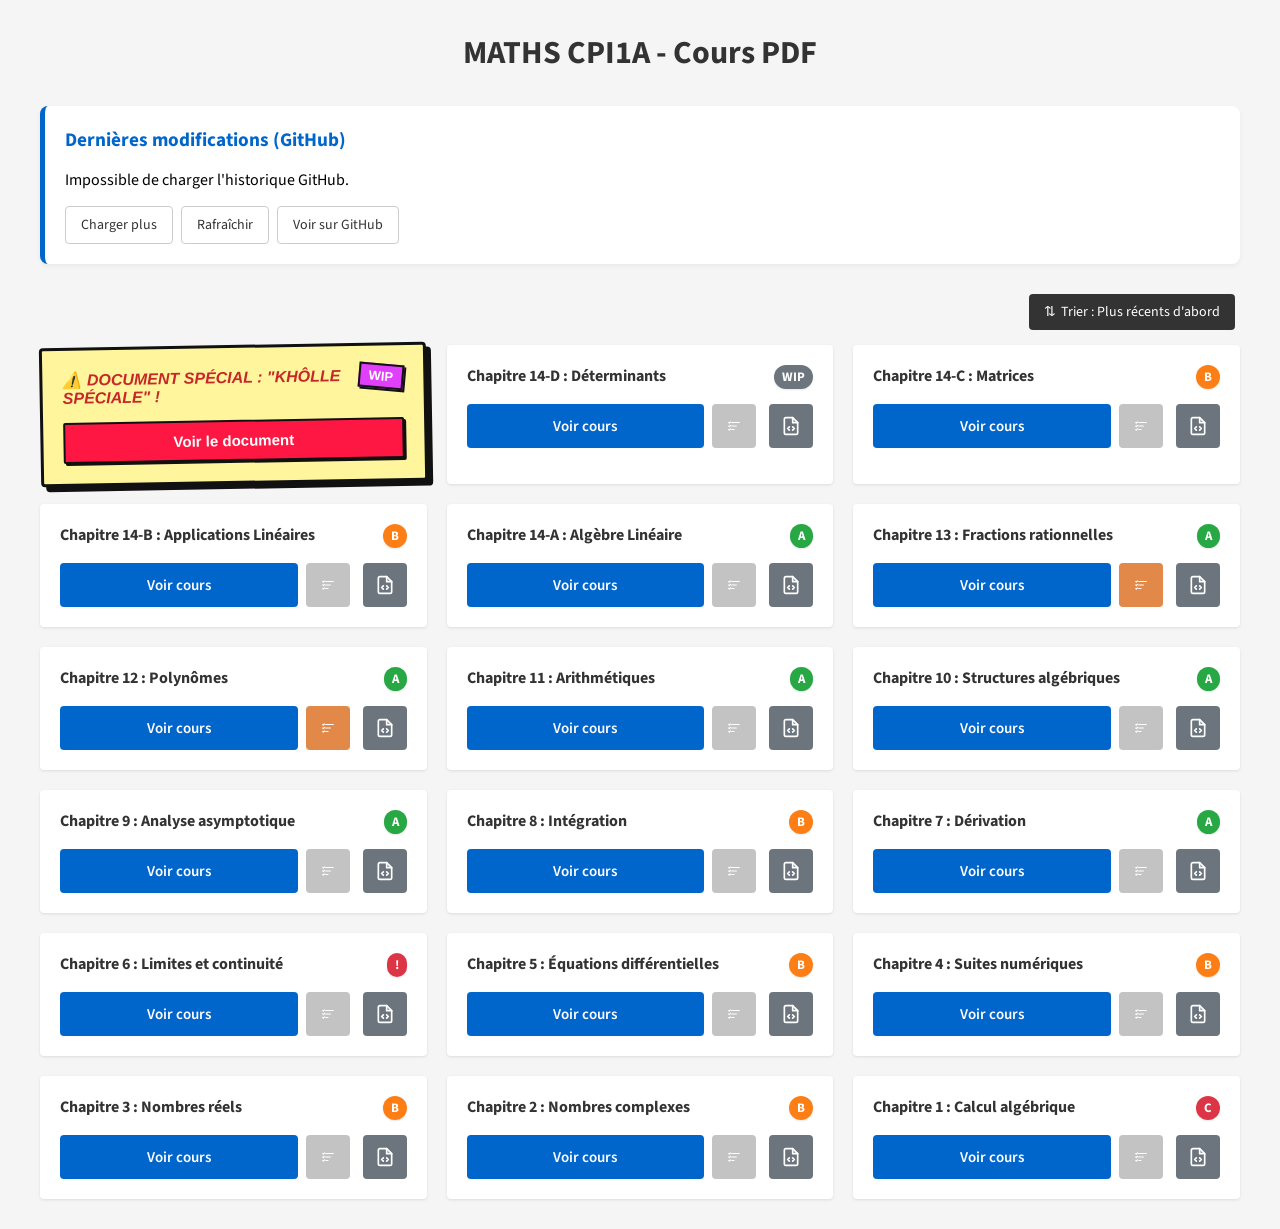
==== commit ea88b23b: "various final improvements. la dernière ligne droite." ====
--- a/index.html
+++ b/index.html
@@ -242,6 +242,51 @@
         #commits-container p {
             font-size: 0.95rem;
         }
+
+        .chapter.special-kholle {
+            background-color: #fff59d;
+            border: 3px solid #111;
+            box-shadow: 5px 5px 0px #111;
+            transform: rotate(-1deg);
+            transition: transform 0.1s ease, box-shadow 0.1s ease;
+            font-family: 'Comic Sans MS', 'Comic Neue', cursive, sans-serif;
+        }
+
+        .chapter.special-kholle:hover {
+            transform: translate(-2px, -2px) rotate(1deg);
+            box-shadow: 8px 8px 0px #111;
+        }
+
+        .chapter.special-kholle .chapter-name {
+            font-weight: 900;
+            text-transform: uppercase;
+            color: #c62828;
+            font-style: italic;
+        }
+
+        /* Style cartoony et asymétrique pour le badge WIP */
+        .chapter.special-kholle .quality-badge.badge-WIP {
+            background-color: #e040fb;
+            color: white;
+            border: 2px solid #111;
+            border-radius: 0px;
+            transform: rotate(6deg) translateY(-2px);
+            box-shadow: 2px 2px 0px #111;
+            font-weight: 900;
+        }
+
+        .chapter.special-kholle .btn-primary {
+            background-color: #ff1744;
+            border: 2px solid #111;
+            box-shadow: 2px 2px 0px #111;
+            border-radius: 2px;
+            font-family: 'Comic Sans MS', 'Comic Neue', cursive, sans-serif;
+        }
+
+        .chapter.special-kholle .btn-primary:hover {
+            background-color: #ff5252;
+            box-shadow: 3px 3px 0px #111;
+        }
     </style>
 </head>
 <body>
@@ -538,6 +583,15 @@
                     <a href="./260520 CH14-D.tex" class="btn-icon btn-source" target="_blank" title="Code source">
                         <svg xmlns="http://www.w3.org/2000/svg" width="20" height="20" viewBox="0 0 24 24" fill="none" stroke="currentColor" stroke-width="2" stroke-linecap="round" stroke-linejoin="round"><path d="M14 2H6a2 2 0 0 0-2 2v16a2 2 0 0 0 2 2h12a2 2 0 0 0 2-2V8z"/><polyline points="14 2 14 8 20 8"/><polyline points="10 13 8 15 10 17"/><polyline points="14 13 16 15 14 17"/></svg>
                     </a>
+                </div>
+            </div>
+            <div class="chapter special-kholle" data-id="999">
+                <div class="chapter-header">
+                    <span class="chapter-name">⚠️ Document Spécial : "Khôlle Spéciale" !</span>
+                    <span class="quality-badge badge-WIP" title="Qualité WIP : (Ne sera jamais terminé)">WIP</span>
+                </div>
+                <div class="chapter-buttons">
+                    <a href="./kholle_speciale.pdf" class="btn-primary" target="_blank">Voir le document</a>
                 </div>
             </div>
     </div>
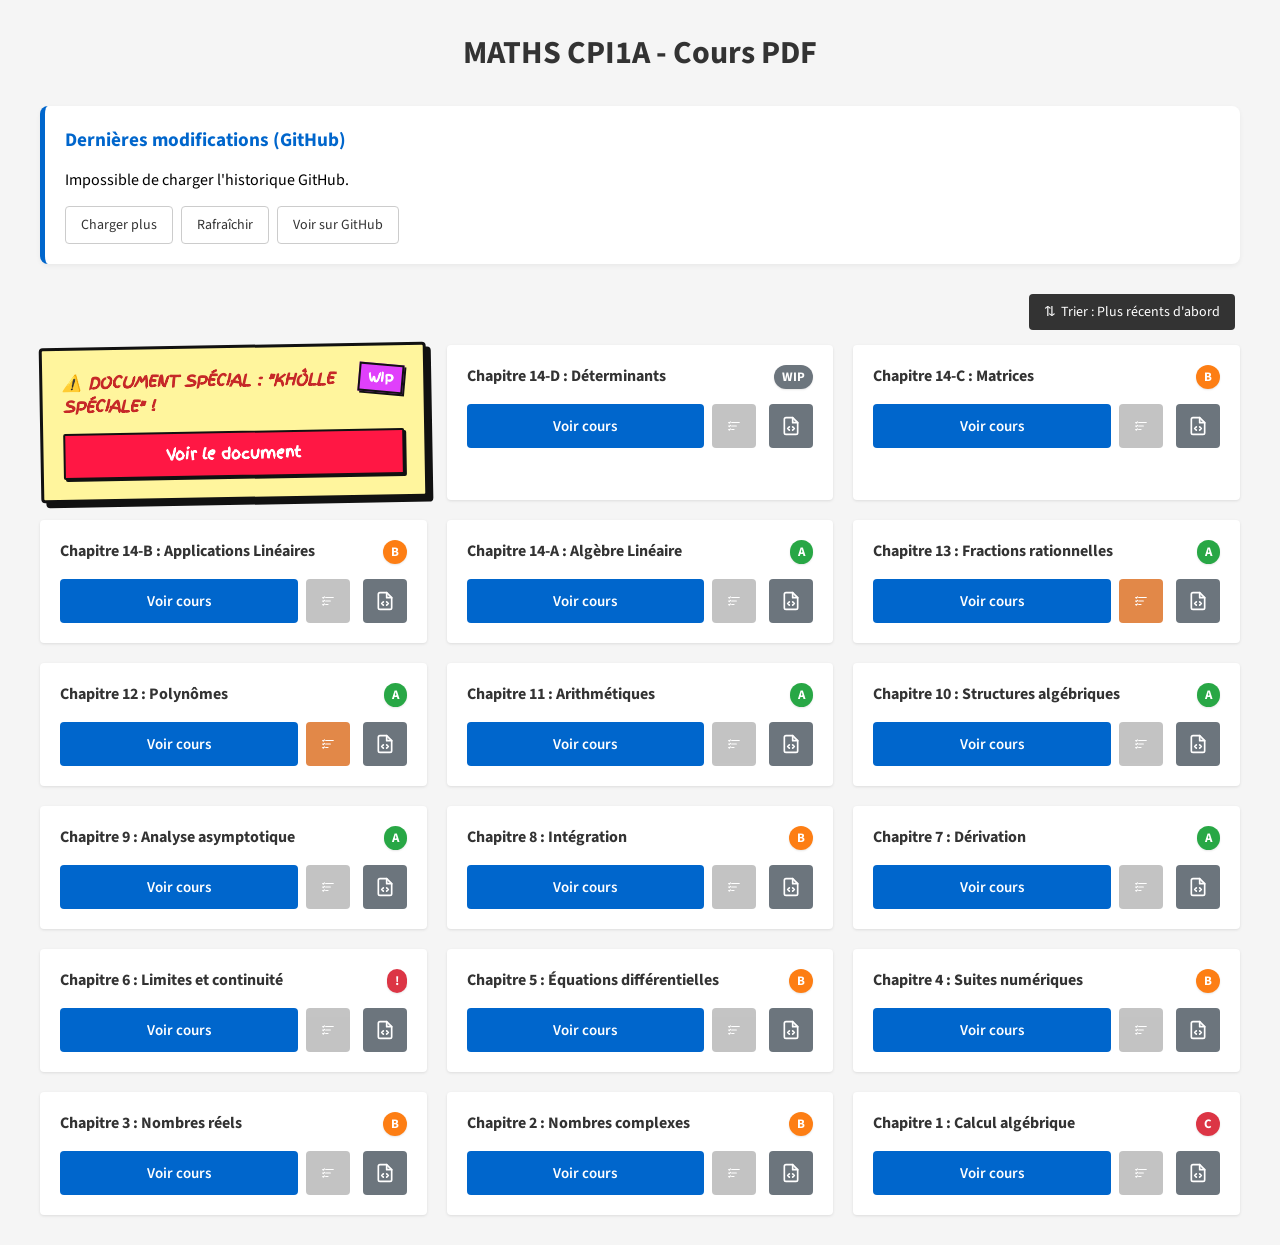
==== commit f1e430ab: "meni korrekts, kontinuation, n frontend upgreds" ====
--- a/index.html
+++ b/index.html
@@ -7,6 +7,7 @@
     <!-- favicon -->
     <link rel="icon" type="image/png" href="https://raw.githubusercontent.com/Samy-Y/maths-cpi1a-class2030/main/favicon.ico">
     <style>
+        @import url('https://fonts.googleapis.com/css2?family=Finger+Paint&display=swap');
         @import url('https://fonts.googleapis.com/css2?family=Source+Sans+3:ital,wght@0,200..900;1,200..900&display=swap');
         
         * {
@@ -249,7 +250,7 @@
             box-shadow: 5px 5px 0px #111;
             transform: rotate(-1deg);
             transition: transform 0.1s ease, box-shadow 0.1s ease;
-            font-family: 'Comic Sans MS', 'Comic Neue', cursive, sans-serif;
+            font-family: 'Finger Paint', 'Comic Sans MS', 'Comic Neue', cursive, sans-serif;
         }
 
         .chapter.special-kholle:hover {
@@ -280,7 +281,7 @@
             border: 2px solid #111;
             box-shadow: 2px 2px 0px #111;
             border-radius: 2px;
-            font-family: 'Comic Sans MS', 'Comic Neue', cursive, sans-serif;
+            font-family: 'Finger Paint', 'Comic Sans MS', 'Comic Neue', cursive, sans-serif;
         }
 
         .chapter.special-kholle .btn-primary:hover {
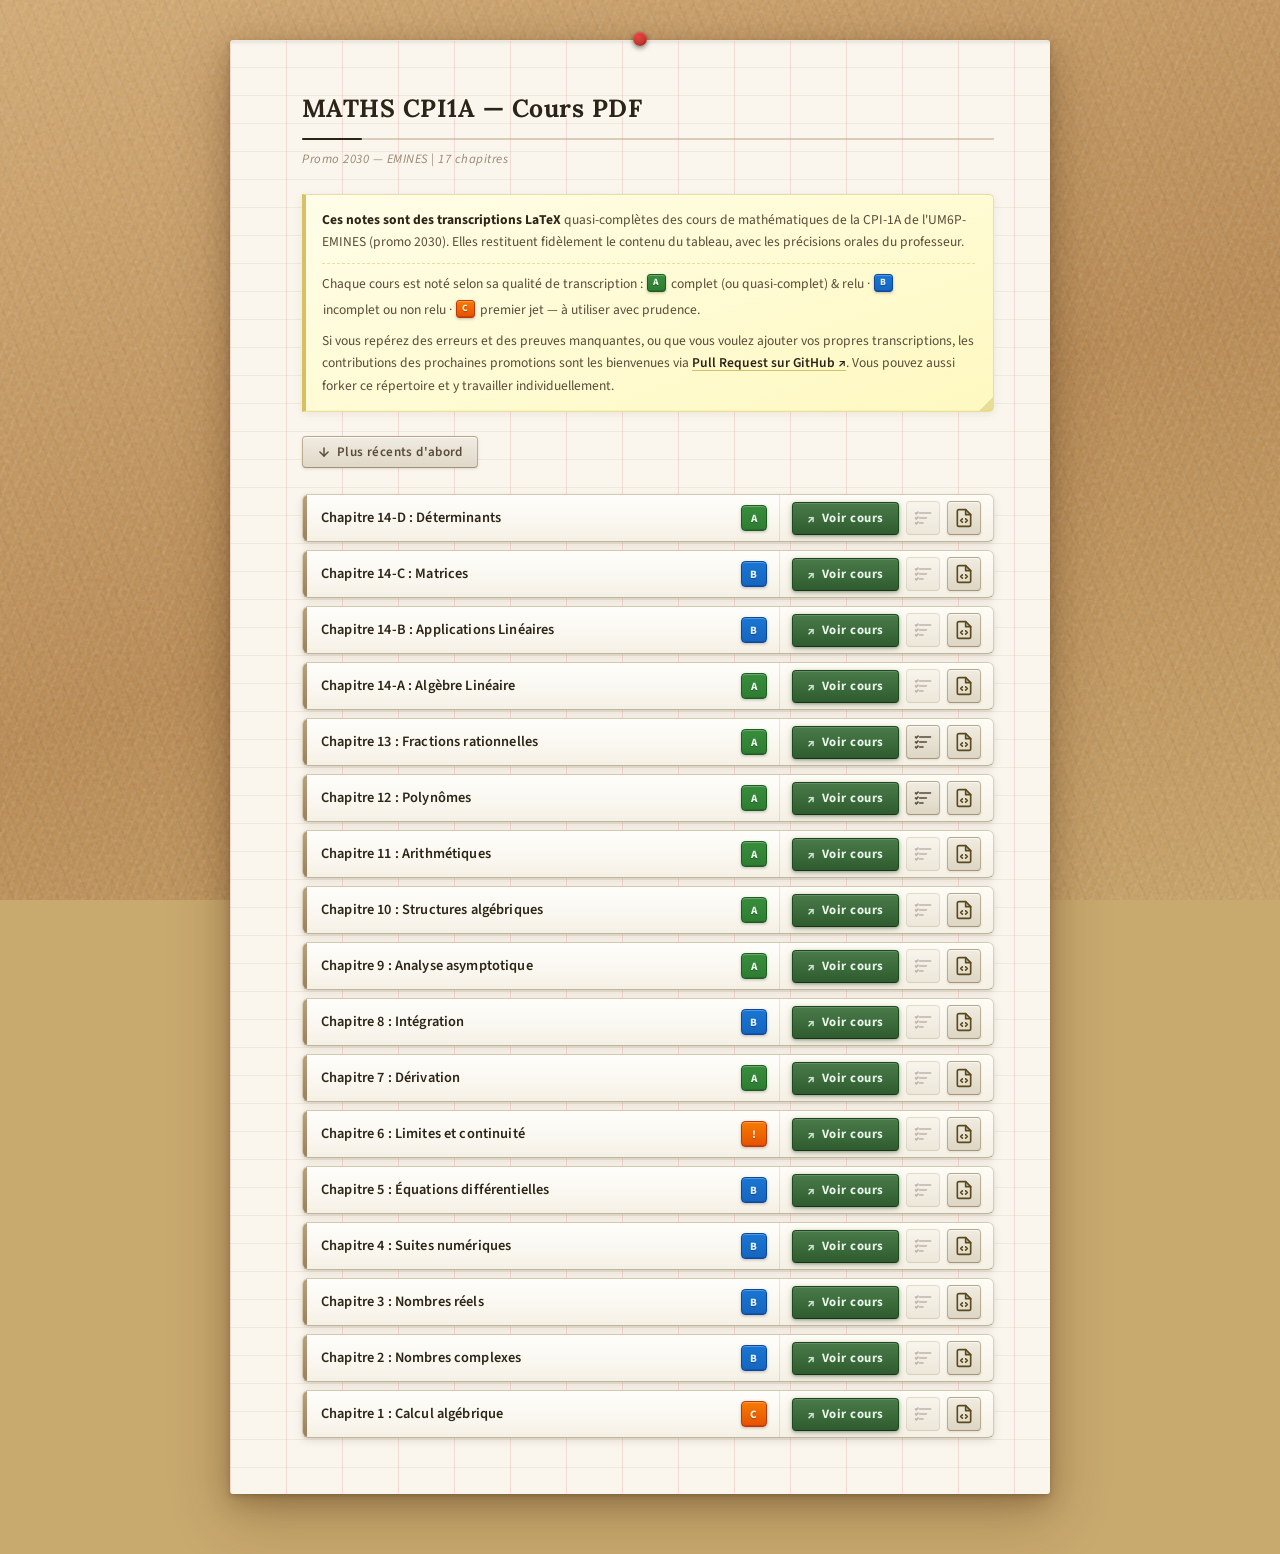
==== commit ea31a1e2: "new ui changes" ====
--- a/index.html
+++ b/index.html
@@ -1,316 +1,57 @@
-﻿<!DOCTYPE html>
+<!DOCTYPE html>
 <html lang="en">
+
 <head>
     <meta charset="UTF-8">
     <meta name="viewport" content="width=device-width, initial-scale=1.0">
-    <title>MATHS CPI1A - Cours PDF</title>
+    <meta name="description"
+        content="Cours de Mathématiques CPI1A — Promo 2030 EMINES. Fiches PDF, résumés et code source LaTeX par chapitre.">
+    <title>MATHS CPI1A — Cours PDF · Promo 2030</title>
     <!-- favicon -->
-    <link rel="icon" type="image/png" href="https://raw.githubusercontent.com/Samy-Y/maths-cpi1a-class2030/main/favicon.ico">
-    <style>
-        @import url('https://fonts.googleapis.com/css2?family=Finger+Paint&display=swap');
-        @import url('https://fonts.googleapis.com/css2?family=Source+Sans+3:ital,wght@0,200..900;1,200..900&display=swap');
-        
-        * {
-            margin: 0;
-            padding: 0;
-            box-sizing: border-box;
-        }
-
-        body {
-            font-family: 'Source Sans 3', Arial, sans-serif;
-            background-color: #f5f5f5;
-            padding: 20px;
-        }
-
-        .container {
-            max-width: 1200px;
-            margin: 0 auto;
-            margin-top:10px;
-            margin-bottom:10px;
-        }
-
-        h1 {
-            text-align: center;
-            margin-bottom: 30px;
-            color: #333;
-        }
-
-        /* Styles pour la section commits (InfoContainer) modifiés pour l'élégance en haut de page */
-        .infoContainer {
-            background-color: white;
-            padding: 20px;
-            margin-bottom: 30px; /* Espace avant les chapitres */
-            border-radius: 8px;
-            box-shadow: 0 2px 5px rgba(0,0,0,0.05); /* Légère ombre pour détacher du fond */
-            border-left: 5px solid #0066cc; /* Touche de couleur pour le design */
-        }
-        
-        .infoContainer h2 {
-            font-size: 1.2rem;
-            margin-bottom: 15px;
-            color: #0066cc;
-        }
-
-        /* Nouveaux styles pour la barre de contrôle (tri) */
-        .controls {
-            display: flex;
-            justify-content: flex-end; /* Aligner le bouton à droite */
-            margin-bottom: 15px;
-            align-items: center;
-        }
-
-        .chapters {
-            display: grid;
-            grid-template-columns: repeat(auto-fit, minmax(300px, 1fr));
-            gap: 20px;
-        }
-
-        .chapter {
-            background-color: white;
-            padding: 20px;
-            display: flex;
-            flex-direction: column;
-            gap: 15px;
-            border-radius: 4px; /* Coins légèrement arrondis */
-            box-shadow: 0 1px 3px rgba(0,0,0,0.1);
-            transition: transform 0.2s;
-        }
-        
-        .chapter:hover {
-            transform: translateY(-2px); /* Petit effet au survol */
-        }
-
-        .chapter-header {
-            display: flex;
-            justify-content: space-between;
-            align-items: flex-start;
-            gap: 10px;
-        }
-
-        .quality-badge {
-            font-weight: bold;
-            color: white;
-            padding: 3px 8px;
-            border-radius: 12px;
-            font-size: 13px;
-            display: inline-block;
-            flex-shrink: 0;
-            box-shadow: 0 1px 2px rgba(0,0,0,0.1);
-            border: none;
-            cursor: help;
-            position: relative;
-        }
-
-        /* Infobulle personnalisée au survol */
-        .quality-badge[title]:hover::before {
-            content: attr(title);
-            position: absolute;
-            bottom: 125%;
-            left: 50%;
-            transform: translateX(-50%);
-            background-color: #333;
-            color: white;
-            padding: 8px 12px;
-            border-radius: 4px;
-            font-size: 12px;
-            font-weight: normal;
-            white-space: nowrap;
-            z-index: 1000;
-            box-shadow: 0 2px 8px rgba(0,0,0,0.2);
-            pointer-events: none;
-        }
-
-        /* Flèche pointant vers le badge */
-        .quality-badge[title]:hover::after {
-            content: '';
-            position: absolute;
-            bottom: 120%;
-            left: 50%;
-            transform: translateX(-50%);
-            border: 5px solid transparent;
-            border-top-color: #333;
-            z-index: 1000;
-            pointer-events: none;
-        }
-
-        /* Modifiez la classe dans le HTML : badge-A, badge-B ou badge-C */
-        .badge-A { background-color: #28a745; } /* Vert : Complet/Bon */
-        .badge-B { background-color: #fd7e14; } /* Orange : Moyen/A relire */
-        .badge-C { background-color: #dc3545; } /* Rouge : Incomplet */
-        .badge-WIP { background-color: #6c757d; } /* Gris : En cours de travail */
-
-        .chapter-name {
-            font-weight: bold;
-            font-size: 16px;
-            color: #333;
-        }
-
-        .chapter-buttons {
-            display: flex;
-            gap: 8px;
-            align-items: stretch;
-        }
-
-        .btn-primary {
-            flex: 1;
-            padding: 10px 15px;
-            background-color: #0066cc;
-            color: white;
-            text-decoration: none;
-            border-radius: 4px;
-            text-align: center;
-            font-family: inherit;
-            font-size: 15px;
-            font-weight: 600;
-            display: flex;
-            align-items: center;
-            justify-content: center;
-            transition: background 0.2s;
-        }
-
-        .btn-primary:hover {
-            background-color: #0052a3;
-        }
-
-        .btn-icon {
-            width: 44px;
-            height: 44px;
-            border-radius: 4px;
-            border: none;
-            cursor: pointer;
-            display: flex;
-            align-items: center;
-            justify-content: center;
-            text-decoration: none;
-            flex-shrink: 0;
-            transition: background 0.2s;
-        }
-
-        .btn-summary {
-            background-color: #d9610c;
-            color: white;
-            opacity: 0.75;
-        }
-
-        /* disabled btn-summary properties */
-
-        .btn-summary:disabled {
-            background-color: #b0b0b0;
-            color: white;
-            cursor: not-allowed;
-            opacity: 0.75;
-        }
-
-        .btn-source {
-            background-color: #6c757d;
-            color: white;
-        }
-
-        .btn-source:hover {
-            background-color: #5a6268;
-        }
-
-        button {
-            padding: 8px 15px;
-            border: 1px solid #ccc;
-            border-radius: 4px;
-            cursor: pointer;
-            font-family: 'Source Sans 3', Arial, sans-serif;
-            font-size: 14px;
-            margin-right: 5px;
-            background-color: #fff;
-            color: #333;
-            transition: background 0.2s;
-        }
-        button:hover {
-            background-color: #e0e0e0;
-        }
-
-        /* Style spécifique pour le bouton de tri */
-        #sort-btn {
-            background-color: #333;
-            color: white;
-            border: none;
-            display: flex;
-            align-items: center;
-            gap: 5px;
-        }
-        #sort-btn:hover {
-            background-color: #555;
-        }
-
-        /* Pour le conteneur des commits */
-        #commits-container p {
-            font-size: 0.95rem;
-        }
-
-        .chapter.special-kholle {
-            background-color: #fff59d;
-            border: 3px solid #111;
-            box-shadow: 5px 5px 0px #111;
-            transform: rotate(-1deg);
-            transition: transform 0.1s ease, box-shadow 0.1s ease;
-            font-family: 'Finger Paint', 'Comic Sans MS', 'Comic Neue', cursive, sans-serif;
-        }
-
-        .chapter.special-kholle:hover {
-            transform: translate(-2px, -2px) rotate(1deg);
-            box-shadow: 8px 8px 0px #111;
-        }
-
-        .chapter.special-kholle .chapter-name {
-            font-weight: 900;
-            text-transform: uppercase;
-            color: #c62828;
-            font-style: italic;
-        }
-
-        /* Style cartoony et asymétrique pour le badge WIP */
-        .chapter.special-kholle .quality-badge.badge-WIP {
-            background-color: #e040fb;
-            color: white;
-            border: 2px solid #111;
-            border-radius: 0px;
-            transform: rotate(6deg) translateY(-2px);
-            box-shadow: 2px 2px 0px #111;
-            font-weight: 900;
-        }
-
-        .chapter.special-kholle .btn-primary {
-            background-color: #ff1744;
-            border: 2px solid #111;
-            box-shadow: 2px 2px 0px #111;
-            border-radius: 2px;
-            font-family: 'Finger Paint', 'Comic Sans MS', 'Comic Neue', cursive, sans-serif;
-        }
-
-        .chapter.special-kholle .btn-primary:hover {
-            background-color: #ff5252;
-            box-shadow: 3px 3px 0px #111;
-        }
-    </style>
+    <link rel="icon" type="image/png"
+        href="https://raw.githubusercontent.com/Samy-Y/maths-cpi1a-class2030/main/favicon.ico">
+    <link rel="stylesheet" href="styles.css">
 </head>
+<!-- i vibe coded ts so hard lol -->
+
 <body>
     <div class="container">
-        <h1>MATHS CPI1A - Cours PDF</h1>
-        
-        <!-- SECTION COMMITS DÉPLACÉE ICI -->
-        <div class="infoContainer">
-            <h2>Dernières modifications (GitHub)</h2>
-            <div id="commits-container">
-                <p>Chargement...</p>
-            </div>
-            <div style="margin-top: 15px;">
-                <button id="load-more-btn" onclick="fetchLastCommits(false)">Charger plus</button>
-                <button onclick="fetchLastCommits(true)">Rafraîchir</button>
-                <button onclick="window.open('https://github.com/Samy-Y/maths-cpi1a-class2030', '_blank')">Voir sur GitHub</button>
-            </div>
-        </div>
+        <h1>MATHS CPI1A &mdash; Cours PDF</h1>
+        <p class="page-subtitle">Promo 2030 &mdash; EMINES | <span id="chapter-count"></span></p>
+
+        <aside class="site-info">
+            <p>
+                <strong>Ces notes sont des transcriptions LaTeX</strong> quasi-complètes des cours de mathématiques de
+                la CPI-1A de l'UM6P-EMINES (promo 2030). Elles restituent fidèlement le contenu du tableau, avec les
+                précisions orales du professeur.
+            </p>
+            <p class="site-info-legend">
+                Chaque cours est noté selon sa qualité de transcription&nbsp;:
+                <span class="quality-badge badge-A inline-badge">A</span>&thinsp;complet (ou quasi-complet) &amp; relu
+                &middot;
+                <span class="quality-badge badge-B inline-badge">B</span>&thinsp;incomplet ou non relu &middot;
+                <span class="quality-badge badge-C inline-badge">C</span>&thinsp;premier jet — à utiliser avec prudence.
+            </p>
+            <p>
+                Si vous repérez des erreurs et des preuves manquantes, ou que vous voulez ajouter vos propres
+                transcriptions,
+                les contributions des prochaines promotions sont les bienvenues via&nbsp;<a
+                    href="https://github.com/Samy-Y/maths-cpi1a-class2030" target="_blank" rel="noopener">Pull Request
+                    sur GitHub&nbsp;↗</a>. Vous pouvez aussi forker ce répertoire et y travailler individuellement.
+            </p>
+        </aside>
+
 
         <!-- ZONE DE CONTRÔLES POUR LE TRI -->
         <div class="controls">
             <button id="sort-btn" onclick="toggleSortOrder()">
-                <span>⇅</span> Trier : Plus récents d'abord
+                <svg xmlns="http://www.w3.org/2000/svg" width="14" height="14" viewBox="0 0 24 24" fill="none"
+                    stroke="currentColor" stroke-width="2.5" stroke-linecap="round" stroke-linejoin="round"
+                    aria-hidden="true">
+                    <line x1="12" y1="5" x2="12" y2="19" />
+                    <polyline points="5 12 12 19 19 12" />
+                </svg>
+                <span id="sort-label">Plus récents d'abord</span>
             </button>
         </div>
 
@@ -318,241 +59,457 @@
             <!-- Les chapitres -->
             <div class="chapter" data-id="1">
                 <div class="chapter-header">
-                <span class="chapter-name">Chapitre 1 : Calcul algébrique</span>
-                
-                <span class="quality-badge badge-C" title="Qualité C : Cours incomplet, premier jet">C</span>
-            </div>
+                    <span class="chapter-name">Chapitre 1 : Calcul algébrique</span>
+
+                    <span class="quality-badge badge-C" title="Qualité C : Cours incomplet, premier jet">C</span>
+                </div>
                 <div class="chapter-buttons">
                     <a href="./250910 CH01.pdf" class="btn-primary" target="_blank">Voir cours</a>
                     <button class="btn-icon btn-summary" disabled title="Résumé non disponible">
-                        <svg xmlns="http://www.w3.org/2000/svg" width="20" height="20" viewBox="0 0 24 24" fill="none" stroke="currentColor" stroke-width="2" stroke-linecap="round" stroke-linejoin="round"><line x1="8" y1="6" x2="21" y2="6"/><line x1="8" y1="12" x2="16" y2="12"/><line x1="8" y1="18" x2="12" y2="18"/><polyline points="3 6 4 7 6 5"/><polyline points="3 12 4 13 6 11"/><polyline points="3 18 4 19 6 17"/></svg>
+                        <svg xmlns="http://www.w3.org/2000/svg" width="20" height="20" viewBox="0 0 24 24" fill="none"
+                            stroke="currentColor" stroke-width="2" stroke-linecap="round" stroke-linejoin="round">
+                            <line x1="8" y1="6" x2="21" y2="6" />
+                            <line x1="8" y1="12" x2="16" y2="12" />
+                            <line x1="8" y1="18" x2="12" y2="18" />
+                            <polyline points="3 6 4 7 6 5" />
+                            <polyline points="3 12 4 13 6 11" />
+                            <polyline points="3 18 4 19 6 17" />
+                        </svg>
                     </button>
                     <a href="./250910 CH01.tex" class="btn-icon btn-source" target="_blank" title="Code source">
-                        <svg xmlns="http://www.w3.org/2000/svg" width="20" height="20" viewBox="0 0 24 24" fill="none" stroke="currentColor" stroke-width="2" stroke-linecap="round" stroke-linejoin="round"><path d="M14 2H6a2 2 0 0 0-2 2v16a2 2 0 0 0 2 2h12a2 2 0 0 0 2-2V8z"/><polyline points="14 2 14 8 20 8"/><polyline points="10 13 8 15 10 17"/><polyline points="14 13 16 15 14 17"/></svg>
+                        <svg xmlns="http://www.w3.org/2000/svg" width="20" height="20" viewBox="0 0 24 24" fill="none"
+                            stroke="currentColor" stroke-width="2" stroke-linecap="round" stroke-linejoin="round">
+                            <path d="M14 2H6a2 2 0 0 0-2 2v16a2 2 0 0 0 2 2h12a2 2 0 0 0 2-2V8z" />
+                            <polyline points="14 2 14 8 20 8" />
+                            <polyline points="10 13 8 15 10 17" />
+                            <polyline points="14 13 16 15 14 17" />
+                        </svg>
                     </a>
                 </div>
             </div>
             <div class="chapter" data-id="2">
                 <div class="chapter-header">
-                <span class="chapter-name">Chapitre 2 : Nombres complexes</span>
-                
-                <span class="quality-badge badge-B" title="Qualité B : Cours sans proof-reading">B</span>
-            </div>
+                    <span class="chapter-name">Chapitre 2 : Nombres complexes</span>
+
+                    <span class="quality-badge badge-B" title="Qualité B : Cours sans proof-reading">B</span>
+                </div>
                 <div class="chapter-buttons">
                     <a href="./250924 CH02.pdf" class="btn-primary" target="_blank">Voir cours</a>
                     <button class="btn-icon btn-summary" disabled title="Résumé non disponible">
-                        <svg xmlns="http://www.w3.org/2000/svg" width="20" height="20" viewBox="0 0 24 24" fill="none" stroke="currentColor" stroke-width="2" stroke-linecap="round" stroke-linejoin="round"><line x1="8" y1="6" x2="21" y2="6"/><line x1="8" y1="12" x2="16" y2="12"/><line x1="8" y1="18" x2="12" y2="18"/><polyline points="3 6 4 7 6 5"/><polyline points="3 12 4 13 6 11"/><polyline points="3 18 4 19 6 17"/></svg>
+                        <svg xmlns="http://www.w3.org/2000/svg" width="20" height="20" viewBox="0 0 24 24" fill="none"
+                            stroke="currentColor" stroke-width="2" stroke-linecap="round" stroke-linejoin="round">
+                            <line x1="8" y1="6" x2="21" y2="6" />
+                            <line x1="8" y1="12" x2="16" y2="12" />
+                            <line x1="8" y1="18" x2="12" y2="18" />
+                            <polyline points="3 6 4 7 6 5" />
+                            <polyline points="3 12 4 13 6 11" />
+                            <polyline points="3 18 4 19 6 17" />
+                        </svg>
                     </button>
                     <a href="./250924 CH02.tex" class="btn-icon btn-source" target="_blank" title="Code source">
-                        <svg xmlns="http://www.w3.org/2000/svg" width="20" height="20" viewBox="0 0 24 24" fill="none" stroke="currentColor" stroke-width="2" stroke-linecap="round" stroke-linejoin="round"><path d="M14 2H6a2 2 0 0 0-2 2v16a2 2 0 0 0 2 2h12a2 2 0 0 0 2-2V8z"/><polyline points="14 2 14 8 20 8"/><polyline points="10 13 8 15 10 17"/><polyline points="14 13 16 15 14 17"/></svg>
+                        <svg xmlns="http://www.w3.org/2000/svg" width="20" height="20" viewBox="0 0 24 24" fill="none"
+                            stroke="currentColor" stroke-width="2" stroke-linecap="round" stroke-linejoin="round">
+                            <path d="M14 2H6a2 2 0 0 0-2 2v16a2 2 0 0 0 2 2h12a2 2 0 0 0 2-2V8z" />
+                            <polyline points="14 2 14 8 20 8" />
+                            <polyline points="10 13 8 15 10 17" />
+                            <polyline points="14 13 16 15 14 17" />
+                        </svg>
                     </a>
                 </div>
             </div>
             <div class="chapter" data-id="3">
                 <div class="chapter-header">
-                <span class="chapter-name">Chapitre 3 : Nombres réels</span>
-                
-                <span class="quality-badge badge-B" title="Qualité B : Cours sans proof-reading">B</span>
-            </div>
+                    <span class="chapter-name">Chapitre 3 : Nombres réels</span>
+
+                    <span class="quality-badge badge-B" title="Qualité B : Cours sans proof-reading">B</span>
+                </div>
                 <div class="chapter-buttons">
                     <a href="./251001 CH03.pdf" class="btn-primary" target="_blank">Voir cours</a>
                     <button class="btn-icon btn-summary" disabled title="Résumé non disponible">
-                        <svg xmlns="http://www.w3.org/2000/svg" width="20" height="20" viewBox="0 0 24 24" fill="none" stroke="currentColor" stroke-width="2" stroke-linecap="round" stroke-linejoin="round"><line x1="8" y1="6" x2="21" y2="6"/><line x1="8" y1="12" x2="16" y2="12"/><line x1="8" y1="18" x2="12" y2="18"/><polyline points="3 6 4 7 6 5"/><polyline points="3 12 4 13 6 11"/><polyline points="3 18 4 19 6 17"/></svg>
+                        <svg xmlns="http://www.w3.org/2000/svg" width="20" height="20" viewBox="0 0 24 24" fill="none"
+                            stroke="currentColor" stroke-width="2" stroke-linecap="round" stroke-linejoin="round">
+                            <line x1="8" y1="6" x2="21" y2="6" />
+                            <line x1="8" y1="12" x2="16" y2="12" />
+                            <line x1="8" y1="18" x2="12" y2="18" />
+                            <polyline points="3 6 4 7 6 5" />
+                            <polyline points="3 12 4 13 6 11" />
+                            <polyline points="3 18 4 19 6 17" />
+                        </svg>
                     </button>
                     <a href="./251001 CH03.tex" class="btn-icon btn-source" target="_blank" title="Code source">
-                        <svg xmlns="http://www.w3.org/2000/svg" width="20" height="20" viewBox="0 0 24 24" fill="none" stroke="currentColor" stroke-width="2" stroke-linecap="round" stroke-linejoin="round"><path d="M14 2H6a2 2 0 0 0-2 2v16a2 2 0 0 0 2 2h12a2 2 0 0 0 2-2V8z"/><polyline points="14 2 14 8 20 8"/><polyline points="10 13 8 15 10 17"/><polyline points="14 13 16 15 14 17"/></svg>
+                        <svg xmlns="http://www.w3.org/2000/svg" width="20" height="20" viewBox="0 0 24 24" fill="none"
+                            stroke="currentColor" stroke-width="2" stroke-linecap="round" stroke-linejoin="round">
+                            <path d="M14 2H6a2 2 0 0 0-2 2v16a2 2 0 0 0 2 2h12a2 2 0 0 0 2-2V8z" />
+                            <polyline points="14 2 14 8 20 8" />
+                            <polyline points="10 13 8 15 10 17" />
+                            <polyline points="14 13 16 15 14 17" />
+                        </svg>
                     </a>
                 </div>
             </div>
             <div class="chapter" data-id="4">
                 <div class="chapter-header">
-                <span class="chapter-name">Chapitre 4 : Suites numériques</span>
-                
-                <span class="quality-badge badge-B" title="Qualité B : Cours sans proof-reading, mise en page expérimentale">B</span>
-            </div>
+                    <span class="chapter-name">Chapitre 4 : Suites numériques</span>
+
+                    <span class="quality-badge badge-B"
+                        title="Qualité B : Cours sans proof-reading, mise en page expérimentale">B</span>
+                </div>
                 <div class="chapter-buttons">
                     <a href="./251009 CH04.pdf" class="btn-primary" target="_blank">Voir cours</a>
                     <button class="btn-icon btn-summary" disabled title="Résumé non disponible">
-                        <svg xmlns="http://www.w3.org/2000/svg" width="20" height="20" viewBox="0 0 24 24" fill="none" stroke="currentColor" stroke-width="2" stroke-linecap="round" stroke-linejoin="round"><line x1="8" y1="6" x2="21" y2="6"/><line x1="8" y1="12" x2="16" y2="12"/><line x1="8" y1="18" x2="12" y2="18"/><polyline points="3 6 4 7 6 5"/><polyline points="3 12 4 13 6 11"/><polyline points="3 18 4 19 6 17"/></svg>
+                        <svg xmlns="http://www.w3.org/2000/svg" width="20" height="20" viewBox="0 0 24 24" fill="none"
+                            stroke="currentColor" stroke-width="2" stroke-linecap="round" stroke-linejoin="round">
+                            <line x1="8" y1="6" x2="21" y2="6" />
+                            <line x1="8" y1="12" x2="16" y2="12" />
+                            <line x1="8" y1="18" x2="12" y2="18" />
+                            <polyline points="3 6 4 7 6 5" />
+                            <polyline points="3 12 4 13 6 11" />
+                            <polyline points="3 18 4 19 6 17" />
+                        </svg>
                     </button>
                     <a href="./251009 CH04.tex" class="btn-icon btn-source" target="_blank" title="Code source">
-                        <svg xmlns="http://www.w3.org/2000/svg" width="20" height="20" viewBox="0 0 24 24" fill="none" stroke="currentColor" stroke-width="2" stroke-linecap="round" stroke-linejoin="round"><path d="M14 2H6a2 2 0 0 0-2 2v16a2 2 0 0 0 2 2h12a2 2 0 0 0 2-2V8z"/><polyline points="14 2 14 8 20 8"/><polyline points="10 13 8 15 10 17"/><polyline points="14 13 16 15 14 17"/></svg>
+                        <svg xmlns="http://www.w3.org/2000/svg" width="20" height="20" viewBox="0 0 24 24" fill="none"
+                            stroke="currentColor" stroke-width="2" stroke-linecap="round" stroke-linejoin="round">
+                            <path d="M14 2H6a2 2 0 0 0-2 2v16a2 2 0 0 0 2 2h12a2 2 0 0 0 2-2V8z" />
+                            <polyline points="14 2 14 8 20 8" />
+                            <polyline points="10 13 8 15 10 17" />
+                            <polyline points="14 13 16 15 14 17" />
+                        </svg>
                     </a>
                 </div>
             </div>
             <div class="chapter" data-id="5">
                 <div class="chapter-header">
-                <span class="chapter-name">Chapitre 5 : Équations différentielles</span>
-                
-                <span class="quality-badge badge-B" title="Qualité B : Cours incomplet, mise en page expérimentale">B</span>
-            </div>
+                    <span class="chapter-name">Chapitre 5 : Équations différentielles</span>
+
+                    <span class="quality-badge badge-B"
+                        title="Qualité B : Cours incomplet, mise en page expérimentale">B</span>
+                </div>
                 <div class="chapter-buttons">
                     <a href="./251022 CH05.pdf" class="btn-primary" target="_blank">Voir cours</a>
                     <button class="btn-icon btn-summary" disabled title="Résumé non disponible">
-                        <svg xmlns="http://www.w3.org/2000/svg" width="20" height="20" viewBox="0 0 24 24" fill="none" stroke="currentColor" stroke-width="2" stroke-linecap="round" stroke-linejoin="round"><line x1="8" y1="6" x2="21" y2="6"/><line x1="8" y1="12" x2="16" y2="12"/><line x1="8" y1="18" x2="12" y2="18"/><polyline points="3 6 4 7 6 5"/><polyline points="3 12 4 13 6 11"/><polyline points="3 18 4 19 6 17"/></svg>
+                        <svg xmlns="http://www.w3.org/2000/svg" width="20" height="20" viewBox="0 0 24 24" fill="none"
+                            stroke="currentColor" stroke-width="2" stroke-linecap="round" stroke-linejoin="round">
+                            <line x1="8" y1="6" x2="21" y2="6" />
+                            <line x1="8" y1="12" x2="16" y2="12" />
+                            <line x1="8" y1="18" x2="12" y2="18" />
+                            <polyline points="3 6 4 7 6 5" />
+                            <polyline points="3 12 4 13 6 11" />
+                            <polyline points="3 18 4 19 6 17" />
+                        </svg>
                     </button>
                     <a href="./251022 CH05.tex" class="btn-icon btn-source" target="_blank" title="Code source">
-                        <svg xmlns="http://www.w3.org/2000/svg" width="20" height="20" viewBox="0 0 24 24" fill="none" stroke="currentColor" stroke-width="2" stroke-linecap="round" stroke-linejoin="round"><path d="M14 2H6a2 2 0 0 0-2 2v16a2 2 0 0 0 2 2h12a2 2 0 0 0 2-2V8z"/><polyline points="14 2 14 8 20 8"/><polyline points="10 13 8 15 10 17"/><polyline points="14 13 16 15 14 17"/></svg>
+                        <svg xmlns="http://www.w3.org/2000/svg" width="20" height="20" viewBox="0 0 24 24" fill="none"
+                            stroke="currentColor" stroke-width="2" stroke-linecap="round" stroke-linejoin="round">
+                            <path d="M14 2H6a2 2 0 0 0-2 2v16a2 2 0 0 0 2 2h12a2 2 0 0 0 2-2V8z" />
+                            <polyline points="14 2 14 8 20 8" />
+                            <polyline points="10 13 8 15 10 17" />
+                            <polyline points="14 13 16 15 14 17" />
+                        </svg>
                     </a>
                 </div>
             </div>
             <div class="chapter" data-id="6">
                 <div class="chapter-header">
-                <span class="chapter-name">Chapitre 6 : Limites et continuité</span>
-                
-                <span class="quality-badge badge-C" title="Qualité C : Cours très incomplet, danger">!</span>
-            </div>
+                    <span class="chapter-name">Chapitre 6 : Limites et continuité</span>
+
+                    <span class="quality-badge badge-C" title="Qualité C : Cours très incomplet, danger">!</span>
+                </div>
                 <div class="chapter-buttons">
                     <a href="./251113 CH06.pdf" class="btn-primary" target="_blank">Voir cours</a>
                     <button class="btn-icon btn-summary" disabled title="Résumé non disponible">
-                        <svg xmlns="http://www.w3.org/2000/svg" width="20" height="20" viewBox="0 0 24 24" fill="none" stroke="currentColor" stroke-width="2" stroke-linecap="round" stroke-linejoin="round"><line x1="8" y1="6" x2="21" y2="6"/><line x1="8" y1="12" x2="16" y2="12"/><line x1="8" y1="18" x2="12" y2="18"/><polyline points="3 6 4 7 6 5"/><polyline points="3 12 4 13 6 11"/><polyline points="3 18 4 19 6 17"/></svg>
+                        <svg xmlns="http://www.w3.org/2000/svg" width="20" height="20" viewBox="0 0 24 24" fill="none"
+                            stroke="currentColor" stroke-width="2" stroke-linecap="round" stroke-linejoin="round">
+                            <line x1="8" y1="6" x2="21" y2="6" />
+                            <line x1="8" y1="12" x2="16" y2="12" />
+                            <line x1="8" y1="18" x2="12" y2="18" />
+                            <polyline points="3 6 4 7 6 5" />
+                            <polyline points="3 12 4 13 6 11" />
+                            <polyline points="3 18 4 19 6 17" />
+                        </svg>
                     </button>
                     <a href="./251113 CH06.tex" class="btn-icon btn-source" target="_blank" title="Code source">
-                        <svg xmlns="http://www.w3.org/2000/svg" width="20" height="20" viewBox="0 0 24 24" fill="none" stroke="currentColor" stroke-width="2" stroke-linecap="round" stroke-linejoin="round"><path d="M14 2H6a2 2 0 0 0-2 2v16a2 2 0 0 0 2 2h12a2 2 0 0 0 2-2V8z"/><polyline points="14 2 14 8 20 8"/><polyline points="10 13 8 15 10 17"/><polyline points="14 13 16 15 14 17"/></svg>
+                        <svg xmlns="http://www.w3.org/2000/svg" width="20" height="20" viewBox="0 0 24 24" fill="none"
+                            stroke="currentColor" stroke-width="2" stroke-linecap="round" stroke-linejoin="round">
+                            <path d="M14 2H6a2 2 0 0 0-2 2v16a2 2 0 0 0 2 2h12a2 2 0 0 0 2-2V8z" />
+                            <polyline points="14 2 14 8 20 8" />
+                            <polyline points="10 13 8 15 10 17" />
+                            <polyline points="14 13 16 15 14 17" />
+                        </svg>
                     </a>
                 </div>
             </div>
             <div class="chapter" data-id="7">
                 <div class="chapter-header">
-                <span class="chapter-name">Chapitre 7 : Dérivation</span>
-                
-                <span class="quality-badge badge-A" title="Qualité A : Cours complet">A</span>
-            </div>
+                    <span class="chapter-name">Chapitre 7 : Dérivation</span>
+
+                    <span class="quality-badge badge-A" title="Qualité A : Cours complet">A</span>
+                </div>
                 <div class="chapter-buttons">
                     <a href="./251128 CH07.pdf" class="btn-primary" target="_blank">Voir cours</a>
                     <button class="btn-icon btn-summary" disabled title="Résumé non disponible">
-                        <svg xmlns="http://www.w3.org/2000/svg" width="20" height="20" viewBox="0 0 24 24" fill="none" stroke="currentColor" stroke-width="2" stroke-linecap="round" stroke-linejoin="round"><line x1="8" y1="6" x2="21" y2="6"/><line x1="8" y1="12" x2="16" y2="12"/><line x1="8" y1="18" x2="12" y2="18"/><polyline points="3 6 4 7 6 5"/><polyline points="3 12 4 13 6 11"/><polyline points="3 18 4 19 6 17"/></svg>
+                        <svg xmlns="http://www.w3.org/2000/svg" width="20" height="20" viewBox="0 0 24 24" fill="none"
+                            stroke="currentColor" stroke-width="2" stroke-linecap="round" stroke-linejoin="round">
+                            <line x1="8" y1="6" x2="21" y2="6" />
+                            <line x1="8" y1="12" x2="16" y2="12" />
+                            <line x1="8" y1="18" x2="12" y2="18" />
+                            <polyline points="3 6 4 7 6 5" />
+                            <polyline points="3 12 4 13 6 11" />
+                            <polyline points="3 18 4 19 6 17" />
+                        </svg>
                     </button>
                     <a href="./251128 CH07.tex" class="btn-icon btn-source" target="_blank" title="Code source">
-                        <svg xmlns="http://www.w3.org/2000/svg" width="20" height="20" viewBox="0 0 24 24" fill="none" stroke="currentColor" stroke-width="2" stroke-linecap="round" stroke-linejoin="round"><path d="M14 2H6a2 2 0 0 0-2 2v16a2 2 0 0 0 2 2h12a2 2 0 0 0 2-2V8z"/><polyline points="14 2 14 8 20 8"/><polyline points="10 13 8 15 10 17"/><polyline points="14 13 16 15 14 17"/></svg>
+                        <svg xmlns="http://www.w3.org/2000/svg" width="20" height="20" viewBox="0 0 24 24" fill="none"
+                            stroke="currentColor" stroke-width="2" stroke-linecap="round" stroke-linejoin="round">
+                            <path d="M14 2H6a2 2 0 0 0-2 2v16a2 2 0 0 0 2 2h12a2 2 0 0 0 2-2V8z" />
+                            <polyline points="14 2 14 8 20 8" />
+                            <polyline points="10 13 8 15 10 17" />
+                            <polyline points="14 13 16 15 14 17" />
+                        </svg>
                     </a>
                 </div>
             </div>
             <div class="chapter" data-id="8">
                 <div class="chapter-header">
-                <span class="chapter-name">Chapitre 8 : Intégration</span>
-                
-                <span class="quality-badge badge-B" title="Qualité B : Cours incomplet">B</span>
-            </div>
+                    <span class="chapter-name">Chapitre 8 : Intégration</span>
+
+                    <span class="quality-badge badge-B" title="Qualité B : Cours incomplet">B</span>
+                </div>
                 <div class="chapter-buttons">
                     <a href="./251212 CH08.pdf" class="btn-primary" target="_blank">Voir cours</a>
                     <button class="btn-icon btn-summary" disabled title="Résumé non disponible">
-                        <svg xmlns="http://www.w3.org/2000/svg" width="20" height="20" viewBox="0 0 24 24" fill="none" stroke="currentColor" stroke-width="2" stroke-linecap="round" stroke-linejoin="round"><line x1="8" y1="6" x2="21" y2="6"/><line x1="8" y1="12" x2="16" y2="12"/><line x1="8" y1="18" x2="12" y2="18"/><polyline points="3 6 4 7 6 5"/><polyline points="3 12 4 13 6 11"/><polyline points="3 18 4 19 6 17"/></svg>
+                        <svg xmlns="http://www.w3.org/2000/svg" width="20" height="20" viewBox="0 0 24 24" fill="none"
+                            stroke="currentColor" stroke-width="2" stroke-linecap="round" stroke-linejoin="round">
+                            <line x1="8" y1="6" x2="21" y2="6" />
+                            <line x1="8" y1="12" x2="16" y2="12" />
+                            <line x1="8" y1="18" x2="12" y2="18" />
+                            <polyline points="3 6 4 7 6 5" />
+                            <polyline points="3 12 4 13 6 11" />
+                            <polyline points="3 18 4 19 6 17" />
+                        </svg>
                     </button>
                     <a href="./251212 CH08.tex" class="btn-icon btn-source" target="_blank" title="Code source">
-                        <svg xmlns="http://www.w3.org/2000/svg" width="20" height="20" viewBox="0 0 24 24" fill="none" stroke="currentColor" stroke-width="2" stroke-linecap="round" stroke-linejoin="round"><path d="M14 2H6a2 2 0 0 0-2 2v16a2 2 0 0 0 2 2h12a2 2 0 0 0 2-2V8z"/><polyline points="14 2 14 8 20 8"/><polyline points="10 13 8 15 10 17"/><polyline points="14 13 16 15 14 17"/></svg>
+                        <svg xmlns="http://www.w3.org/2000/svg" width="20" height="20" viewBox="0 0 24 24" fill="none"
+                            stroke="currentColor" stroke-width="2" stroke-linecap="round" stroke-linejoin="round">
+                            <path d="M14 2H6a2 2 0 0 0-2 2v16a2 2 0 0 0 2 2h12a2 2 0 0 0 2-2V8z" />
+                            <polyline points="14 2 14 8 20 8" />
+                            <polyline points="10 13 8 15 10 17" />
+                            <polyline points="14 13 16 15 14 17" />
+                        </svg>
                     </a>
                 </div>
             </div>
             <div class="chapter" data-id="9">
                 <div class="chapter-header">
-                <span class="chapter-name">Chapitre 9 : Analyse asymptotique</span>
-                
-                <span class="quality-badge badge-A" title="Qualité A : Cours quasi-complet, corrigé">A</span>
-            </div>
+                    <span class="chapter-name">Chapitre 9 : Analyse asymptotique</span>
+
+                    <span class="quality-badge badge-A" title="Qualité A : Cours quasi-complet, corrigé">A</span>
+                </div>
                 <div class="chapter-buttons">
                     <a href="./251219 CH09.pdf" class="btn-primary" target="_blank">Voir cours</a>
                     <button class="btn-icon btn-summary" disabled title="Résumé non disponible">
-                        <svg xmlns="http://www.w3.org/2000/svg" width="20" height="20" viewBox="0 0 24 24" fill="none" stroke="currentColor" stroke-width="2" stroke-linecap="round" stroke-linejoin="round"><line x1="8" y1="6" x2="21" y2="6"/><line x1="8" y1="12" x2="16" y2="12"/><line x1="8" y1="18" x2="12" y2="18"/><polyline points="3 6 4 7 6 5"/><polyline points="3 12 4 13 6 11"/><polyline points="3 18 4 19 6 17"/></svg>
+                        <svg xmlns="http://www.w3.org/2000/svg" width="20" height="20" viewBox="0 0 24 24" fill="none"
+                            stroke="currentColor" stroke-width="2" stroke-linecap="round" stroke-linejoin="round">
+                            <line x1="8" y1="6" x2="21" y2="6" />
+                            <line x1="8" y1="12" x2="16" y2="12" />
+                            <line x1="8" y1="18" x2="12" y2="18" />
+                            <polyline points="3 6 4 7 6 5" />
+                            <polyline points="3 12 4 13 6 11" />
+                            <polyline points="3 18 4 19 6 17" />
+                        </svg>
                     </button>
                     <a href="./251219 CH09.tex" class="btn-icon btn-source" target="_blank" title="Code source">
-                        <svg xmlns="http://www.w3.org/2000/svg" width="20" height="20" viewBox="0 0 24 24" fill="none" stroke="currentColor" stroke-width="2" stroke-linecap="round" stroke-linejoin="round"><path d="M14 2H6a2 2 0 0 0-2 2v16a2 2 0 0 0 2 2h12a2 2 0 0 0 2-2V8z"/><polyline points="14 2 14 8 20 8"/><polyline points="10 13 8 15 10 17"/><polyline points="14 13 16 15 14 17"/></svg>
+                        <svg xmlns="http://www.w3.org/2000/svg" width="20" height="20" viewBox="0 0 24 24" fill="none"
+                            stroke="currentColor" stroke-width="2" stroke-linecap="round" stroke-linejoin="round">
+                            <path d="M14 2H6a2 2 0 0 0-2 2v16a2 2 0 0 0 2 2h12a2 2 0 0 0 2-2V8z" />
+                            <polyline points="14 2 14 8 20 8" />
+                            <polyline points="10 13 8 15 10 17" />
+                            <polyline points="14 13 16 15 14 17" />
+                        </svg>
                     </a>
                 </div>
             </div>
             <div class="chapter" data-id="10">
                 <div class="chapter-header">
-                <span class="chapter-name">Chapitre 10 : Structures algébriques</span>
-                
-                <span class="quality-badge badge-A" title="Qualité A : Cours quasi-complet et corrigé">A</span>
-            </div>
+                    <span class="chapter-name">Chapitre 10 : Structures algébriques</span>
+
+                    <span class="quality-badge badge-A" title="Qualité A : Cours quasi-complet et corrigé">A</span>
+                </div>
                 <div class="chapter-buttons">
                     <a href="./260109 CH10.pdf" class="btn-primary" target="_blank">Voir cours</a>
                     <button class="btn-icon btn-summary" disabled title="Résumé non disponible">
-                        <svg xmlns="http://www.w3.org/2000/svg" width="20" height="20" viewBox="0 0 24 24" fill="none" stroke="currentColor" stroke-width="2" stroke-linecap="round" stroke-linejoin="round"><line x1="8" y1="6" x2="21" y2="6"/><line x1="8" y1="12" x2="16" y2="12"/><line x1="8" y1="18" x2="12" y2="18"/><polyline points="3 6 4 7 6 5"/><polyline points="3 12 4 13 6 11"/><polyline points="3 18 4 19 6 17"/></svg>
+                        <svg xmlns="http://www.w3.org/2000/svg" width="20" height="20" viewBox="0 0 24 24" fill="none"
+                            stroke="currentColor" stroke-width="2" stroke-linecap="round" stroke-linejoin="round">
+                            <line x1="8" y1="6" x2="21" y2="6" />
+                            <line x1="8" y1="12" x2="16" y2="12" />
+                            <line x1="8" y1="18" x2="12" y2="18" />
+                            <polyline points="3 6 4 7 6 5" />
+                            <polyline points="3 12 4 13 6 11" />
+                            <polyline points="3 18 4 19 6 17" />
+                        </svg>
                     </button>
                     <a href="./260109 CH10.tex" class="btn-icon btn-source" target="_blank" title="Code source">
-                        <svg xmlns="http://www.w3.org/2000/svg" width="20" height="20" viewBox="0 0 24 24" fill="none" stroke="currentColor" stroke-width="2" stroke-linecap="round" stroke-linejoin="round"><path d="M14 2H6a2 2 0 0 0-2 2v16a2 2 0 0 0 2 2h12a2 2 0 0 0 2-2V8z"/><polyline points="14 2 14 8 20 8"/><polyline points="10 13 8 15 10 17"/><polyline points="14 13 16 15 14 17"/></svg>
+                        <svg xmlns="http://www.w3.org/2000/svg" width="20" height="20" viewBox="0 0 24 24" fill="none"
+                            stroke="currentColor" stroke-width="2" stroke-linecap="round" stroke-linejoin="round">
+                            <path d="M14 2H6a2 2 0 0 0-2 2v16a2 2 0 0 0 2 2h12a2 2 0 0 0 2-2V8z" />
+                            <polyline points="14 2 14 8 20 8" />
+                            <polyline points="10 13 8 15 10 17" />
+                            <polyline points="14 13 16 15 14 17" />
+                        </svg>
                     </a>
                 </div>
             </div>
             <div class="chapter" data-id="11">
                 <div class="chapter-header">
-                <span class="chapter-name">Chapitre 11 : Arithmétiques</span>
-                
-                <span class="quality-badge badge-A" title="Qualité A : Cours quasi-complet et corrigé">A</span>
-            </div>
+                    <span class="chapter-name">Chapitre 11 : Arithmétiques</span>
+
+                    <span class="quality-badge badge-A" title="Qualité A : Cours quasi-complet et corrigé">A</span>
+                </div>
                 <div class="chapter-buttons">
                     <a href="./260128 CH11.pdf" class="btn-primary" target="_blank">Voir cours</a>
                     <button class="btn-icon btn-summary" disabled title="Résumé non disponible">
-                        <svg xmlns="http://www.w3.org/2000/svg" width="20" height="20" viewBox="0 0 24 24" fill="none" stroke="currentColor" stroke-width="2" stroke-linecap="round" stroke-linejoin="round"><line x1="8" y1="6" x2="21" y2="6"/><line x1="8" y1="12" x2="16" y2="12"/><line x1="8" y1="18" x2="12" y2="18"/><polyline points="3 6 4 7 6 5"/><polyline points="3 12 4 13 6 11"/><polyline points="3 18 4 19 6 17"/></svg>
+                        <svg xmlns="http://www.w3.org/2000/svg" width="20" height="20" viewBox="0 0 24 24" fill="none"
+                            stroke="currentColor" stroke-width="2" stroke-linecap="round" stroke-linejoin="round">
+                            <line x1="8" y1="6" x2="21" y2="6" />
+                            <line x1="8" y1="12" x2="16" y2="12" />
+                            <line x1="8" y1="18" x2="12" y2="18" />
+                            <polyline points="3 6 4 7 6 5" />
+                            <polyline points="3 12 4 13 6 11" />
+                            <polyline points="3 18 4 19 6 17" />
+                        </svg>
                     </button>
                     <a href="./260128 CH11.tex" class="btn-icon btn-source" target="_blank" title="Code source">
-                        <svg xmlns="http://www.w3.org/2000/svg" width="20" height="20" viewBox="0 0 24 24" fill="none" stroke="currentColor" stroke-width="2" stroke-linecap="round" stroke-linejoin="round"><path d="M14 2H6a2 2 0 0 0-2 2v16a2 2 0 0 0 2 2h12a2 2 0 0 0 2-2V8z"/><polyline points="14 2 14 8 20 8"/><polyline points="10 13 8 15 10 17"/><polyline points="14 13 16 15 14 17"/></svg>
+                        <svg xmlns="http://www.w3.org/2000/svg" width="20" height="20" viewBox="0 0 24 24" fill="none"
+                            stroke="currentColor" stroke-width="2" stroke-linecap="round" stroke-linejoin="round">
+                            <path d="M14 2H6a2 2 0 0 0-2 2v16a2 2 0 0 0 2 2h12a2 2 0 0 0 2-2V8z" />
+                            <polyline points="14 2 14 8 20 8" />
+                            <polyline points="10 13 8 15 10 17" />
+                            <polyline points="14 13 16 15 14 17" />
+                        </svg>
                     </a>
                 </div>
             </div>
             <div class="chapter" data-id="12">
                 <div class="chapter-header">
-                <span class="chapter-name">Chapitre 12 : Polynômes</span>
-                
-                <span class="quality-badge badge-A" title="Qualité A : Cours quasi-complet et corrigé">A</span>
-            </div>
+                    <span class="chapter-name">Chapitre 12 : Polynômes</span>
+
+                    <span class="quality-badge badge-A" title="Qualité A : Cours quasi-complet et corrigé">A</span>
+                </div>
                 <div class="chapter-buttons">
                     <a href="./260206 CH12.pdf" class="btn-primary" target="_blank">Voir cours</a>
                     <a href="./ch12_fiche.pdf"><button class="btn-icon btn-summary" title="Résumé ALPHA">
-                        <svg xmlns="http://www.w3.org/2000/svg" width="20" height="20" viewBox="0 0 24 24" fill="none" stroke="currentColor" stroke-width="2" stroke-linecap="round" stroke-linejoin="round"><line x1="8" y1="6" x2="21" y2="6"/><line x1="8" y1="12" x2="16" y2="12"/><line x1="8" y1="18" x2="12" y2="18"/><polyline points="3 6 4 7 6 5"/><polyline points="3 12 4 13 6 11"/><polyline points="3 18 4 19 6 17"/></svg>
-                    </button></a>
+                            <svg xmlns="http://www.w3.org/2000/svg" width="20" height="20" viewBox="0 0 24 24"
+                                fill="none" stroke="currentColor" stroke-width="2" stroke-linecap="round"
+                                stroke-linejoin="round">
+                                <line x1="8" y1="6" x2="21" y2="6" />
+                                <line x1="8" y1="12" x2="16" y2="12" />
+                                <line x1="8" y1="18" x2="12" y2="18" />
+                                <polyline points="3 6 4 7 6 5" />
+                                <polyline points="3 12 4 13 6 11" />
+                                <polyline points="3 18 4 19 6 17" />
+                            </svg>
+                        </button></a>
                     <a href="./260206 CH12.tex" class="btn-icon btn-source" target="_blank" title="Code source">
-                        <svg xmlns="http://www.w3.org/2000/svg" width="20" height="20" viewBox="0 0 24 24" fill="none" stroke="currentColor" stroke-width="2" stroke-linecap="round" stroke-linejoin="round"><path d="M14 2H6a2 2 0 0 0-2 2v16a2 2 0 0 0 2 2h12a2 2 0 0 0 2-2V8z"/><polyline points="14 2 14 8 20 8"/><polyline points="10 13 8 15 10 17"/><polyline points="14 13 16 15 14 17"/></svg>
+                        <svg xmlns="http://www.w3.org/2000/svg" width="20" height="20" viewBox="0 0 24 24" fill="none"
+                            stroke="currentColor" stroke-width="2" stroke-linecap="round" stroke-linejoin="round">
+                            <path d="M14 2H6a2 2 0 0 0-2 2v16a2 2 0 0 0 2 2h12a2 2 0 0 0 2-2V8z" />
+                            <polyline points="14 2 14 8 20 8" />
+                            <polyline points="10 13 8 15 10 17" />
+                            <polyline points="14 13 16 15 14 17" />
+                        </svg>
                     </a>
                 </div>
             </div>
             <div class="chapter" data-id="13">
                 <div class="chapter-header">
-                <span class="chapter-name">Chapitre 13 : Fractions rationnelles</span>
-                
-                <span class="quality-badge badge-A" title="Qualité A : Cours quasi-complet et corrigé">A</span>
-            </div>
+                    <span class="chapter-name">Chapitre 13 : Fractions rationnelles</span>
+
+                    <span class="quality-badge badge-A" title="Qualité A : Cours quasi-complet et corrigé">A</span>
+                </div>
                 <div class="chapter-buttons">
                     <a href="./260220 CH13.pdf" class="btn-primary" target="_blank">Voir cours</a>
-                    <a href="./ch13_fiche.html"><button class="btn-icon btn-summary" title="Fiche de révision BETA (web)">
-                        <svg xmlns="http://www.w3.org/2000/svg" width="20" height="20" viewBox="0 0 24 24" fill="none" stroke="currentColor" stroke-width="2" stroke-linecap="round" stroke-linejoin="round"><line x1="8" y1="6" x2="21" y2="6"/><line x1="8" y1="12" x2="16" y2="12"/><line x1="8" y1="18" x2="12" y2="18"/><polyline points="3 6 4 7 6 5"/><polyline points="3 12 4 13 6 11"/><polyline points="3 18 4 19 6 17"/></svg>
-                    </button></a>
+                    <a href="./ch13_fiche.html"><button class="btn-icon btn-summary"
+                            title="Fiche de révision BETA (web)">
+                            <svg xmlns="http://www.w3.org/2000/svg" width="20" height="20" viewBox="0 0 24 24"
+                                fill="none" stroke="currentColor" stroke-width="2" stroke-linecap="round"
+                                stroke-linejoin="round">
+                                <line x1="8" y1="6" x2="21" y2="6" />
+                                <line x1="8" y1="12" x2="16" y2="12" />
+                                <line x1="8" y1="18" x2="12" y2="18" />
+                                <polyline points="3 6 4 7 6 5" />
+                                <polyline points="3 12 4 13 6 11" />
+                                <polyline points="3 18 4 19 6 17" />
+                            </svg>
+                        </button></a>
                     <a href="./260220 CH13.tex" class="btn-icon btn-source" target="_blank" title="Code source">
-                        <svg xmlns="http://www.w3.org/2000/svg" width="20" height="20" viewBox="0 0 24 24" fill="none" stroke="currentColor" stroke-width="2" stroke-linecap="round" stroke-linejoin="round"><path d="M14 2H6a2 2 0 0 0-2 2v16a2 2 0 0 0 2 2h12a2 2 0 0 0 2-2V8z"/><polyline points="14 2 14 8 20 8"/><polyline points="10 13 8 15 10 17"/><polyline points="14 13 16 15 14 17"/></svg>
+                        <svg xmlns="http://www.w3.org/2000/svg" width="20" height="20" viewBox="0 0 24 24" fill="none"
+                            stroke="currentColor" stroke-width="2" stroke-linecap="round" stroke-linejoin="round">
+                            <path d="M14 2H6a2 2 0 0 0-2 2v16a2 2 0 0 0 2 2h12a2 2 0 0 0 2-2V8z" />
+                            <polyline points="14 2 14 8 20 8" />
+                            <polyline points="10 13 8 15 10 17" />
+                            <polyline points="14 13 16 15 14 17" />
+                        </svg>
                     </a>
                 </div>
             </div>
             <div class="chapter" data-id="14">
                 <div class="chapter-header">
                     <span class="chapter-name">Chapitre 14-A : Algèbre Linéaire</span>
-                    
+
                     <span class="quality-badge badge-A" title="Qualité A : Cours complet et corrigé">A</span>
                 </div>
                 <div class="chapter-buttons">
                     <a href="./260304 CH14.pdf" class="btn-primary" target="_blank">Voir cours</a>
                     <button class="btn-icon btn-summary" disabled title="Résumé non disponible">
-                        <svg xmlns="http://www.w3.org/2000/svg" width="20" height="20" viewBox="0 0 24 24" fill="none" stroke="currentColor" stroke-width="2" stroke-linecap="round" stroke-linejoin="round"><line x1="8" y1="6" x2="21" y2="6"/><line x1="8" y1="12" x2="16" y2="12"/><line x1="8" y1="18" x2="12" y2="18"/><polyline points="3 6 4 7 6 5"/><polyline points="3 12 4 13 6 11"/><polyline points="3 18 4 19 6 17"/></svg>
+                        <svg xmlns="http://www.w3.org/2000/svg" width="20" height="20" viewBox="0 0 24 24" fill="none"
+                            stroke="currentColor" stroke-width="2" stroke-linecap="round" stroke-linejoin="round">
+                            <line x1="8" y1="6" x2="21" y2="6" />
+                            <line x1="8" y1="12" x2="16" y2="12" />
+                            <line x1="8" y1="18" x2="12" y2="18" />
+                            <polyline points="3 6 4 7 6 5" />
+                            <polyline points="3 12 4 13 6 11" />
+                            <polyline points="3 18 4 19 6 17" />
+                        </svg>
                     </button>
                     <a href="./260304 CH14.tex" class="btn-icon btn-source" target="_blank" title="Code source">
-                        <svg xmlns="http://www.w3.org/2000/svg" width="20" height="20" viewBox="0 0 24 24" fill="none" stroke="currentColor" stroke-width="2" stroke-linecap="round" stroke-linejoin="round"><path d="M14 2H6a2 2 0 0 0-2 2v16a2 2 0 0 0 2 2h12a2 2 0 0 0 2-2V8z"/><polyline points="14 2 14 8 20 8"/><polyline points="10 13 8 15 10 17"/><polyline points="14 13 16 15 14 17"/></svg>
+                        <svg xmlns="http://www.w3.org/2000/svg" width="20" height="20" viewBox="0 0 24 24" fill="none"
+                            stroke="currentColor" stroke-width="2" stroke-linecap="round" stroke-linejoin="round">
+                            <path d="M14 2H6a2 2 0 0 0-2 2v16a2 2 0 0 0 2 2h12a2 2 0 0 0 2-2V8z" />
+                            <polyline points="14 2 14 8 20 8" />
+                            <polyline points="10 13 8 15 10 17" />
+                            <polyline points="14 13 16 15 14 17" />
+                        </svg>
                     </a>
                 </div>
             </div>
             <div class="chapter" data-id="15">
                 <div class="chapter-header">
                     <span class="chapter-name">Chapitre 14-B : Applications Linéaires</span>
-                    
-                    <span class="quality-badge badge-B" title="Qualité B : Preuves manquantes/incomplètes, pas de proofreading">B</span>
+
+                    <span class="quality-badge badge-B"
+                        title="Qualité B : Preuves manquantes/incomplètes, pas de proofreading">B</span>
                 </div>
                 <div class="chapter-buttons">
                     <a href="./260410 CH14-B.pdf" class="btn-primary" target="_blank">Voir cours</a>
                     <button class="btn-icon btn-summary" disabled title="Résumé non disponible">
-                        <svg xmlns="http://www.w3.org/2000/svg" width="20" height="20" viewBox="0 0 24 24" fill="none" stroke="currentColor" stroke-width="2" stroke-linecap="round" stroke-linejoin="round"><line x1="8" y1="6" x2="21" y2="6"/><line x1="8" y1="12" x2="16" y2="12"/><line x1="8" y1="18" x2="12" y2="18"/><polyline points="3 6 4 7 6 5"/><polyline points="3 12 4 13 6 11"/><polyline points="3 18 4 19 6 17"/></svg>
+                        <svg xmlns="http://www.w3.org/2000/svg" width="20" height="20" viewBox="0 0 24 24" fill="none"
+                            stroke="currentColor" stroke-width="2" stroke-linecap="round" stroke-linejoin="round">
+                            <line x1="8" y1="6" x2="21" y2="6" />
+                            <line x1="8" y1="12" x2="16" y2="12" />
+                            <line x1="8" y1="18" x2="12" y2="18" />
+                            <polyline points="3 6 4 7 6 5" />
+                            <polyline points="3 12 4 13 6 11" />
+                            <polyline points="3 18 4 19 6 17" />
+                        </svg>
                     </button>
                     <a href="./260410 CH14-B.tex" class="btn-icon btn-source" target="_blank" title="Code source">
-                        <svg xmlns="http://www.w3.org/2000/svg" width="20" height="20" viewBox="0 0 24 24" fill="none" stroke="currentColor" stroke-width="2" stroke-linecap="round" stroke-linejoin="round"><path d="M14 2H6a2 2 0 0 0-2 2v16a2 2 0 0 0 2 2h12a2 2 0 0 0 2-2V8z"/><polyline points="14 2 14 8 20 8"/><polyline points="10 13 8 15 10 17"/><polyline points="14 13 16 15 14 17"/></svg>
+                        <svg xmlns="http://www.w3.org/2000/svg" width="20" height="20" viewBox="0 0 24 24" fill="none"
+                            stroke="currentColor" stroke-width="2" stroke-linecap="round" stroke-linejoin="round">
+                            <path d="M14 2H6a2 2 0 0 0-2 2v16a2 2 0 0 0 2 2h12a2 2 0 0 0 2-2V8z" />
+                            <polyline points="14 2 14 8 20 8" />
+                            <polyline points="10 13 8 15 10 17" />
+                            <polyline points="14 13 16 15 14 17" />
+                        </svg>
                     </a>
                 </div>
             </div>
@@ -564,150 +521,185 @@
                 <div class="chapter-buttons">
                     <a href="./260422 CH14-C.pdf" class="btn-primary" target="_blank">Voir cours</a>
                     <button class="btn-icon btn-summary" disabled title="Résumé non disponible">
-                        <svg xmlns="http://www.w3.org/2000/svg" width="20" height="20" viewBox="0 0 24 24" fill="none" stroke="currentColor" stroke-width="2" stroke-linecap="round" stroke-linejoin="round"><line x1="8" y1="6" x2="21" y2="6"/><line x1="8" y1="12" x2="16" y2="12"/><line x1="8" y1="18" x2="12" y2="18"/><polyline points="3 6 4 7 6 5"/><polyline points="3 12 4 13 6 11"/><polyline points="3 18 4 19 6 17"/></svg>
+                        <svg xmlns="http://www.w3.org/2000/svg" width="20" height="20" viewBox="0 0 24 24" fill="none"
+                            stroke="currentColor" stroke-width="2" stroke-linecap="round" stroke-linejoin="round">
+                            <line x1="8" y1="6" x2="21" y2="6" />
+                            <line x1="8" y1="12" x2="16" y2="12" />
+                            <line x1="8" y1="18" x2="12" y2="18" />
+                            <polyline points="3 6 4 7 6 5" />
+                            <polyline points="3 12 4 13 6 11" />
+                            <polyline points="3 18 4 19 6 17" />
+                        </svg>
                     </button>
                     <a href="./260422 CH14-C.tex" class="btn-icon btn-source" target="_blank" title="Code source">
-                        <svg xmlns="http://www.w3.org/2000/svg" width="20" height="20" viewBox="0 0 24 24" fill="none" stroke="currentColor" stroke-width="2" stroke-linecap="round" stroke-linejoin="round"><path d="M14 2H6a2 2 0 0 0-2 2v16a2 2 0 0 0 2 2h12a2 2 0 0 0 2-2V8z"/><polyline points="14 2 14 8 20 8"/><polyline points="10 13 8 15 10 17"/><polyline points="14 13 16 15 14 17"/></svg>
+                        <svg xmlns="http://www.w3.org/2000/svg" width="20" height="20" viewBox="0 0 24 24" fill="none"
+                            stroke="currentColor" stroke-width="2" stroke-linecap="round" stroke-linejoin="round">
+                            <path d="M14 2H6a2 2 0 0 0-2 2v16a2 2 0 0 0 2 2h12a2 2 0 0 0 2-2V8z" />
+                            <polyline points="14 2 14 8 20 8" />
+                            <polyline points="10 13 8 15 10 17" />
+                            <polyline points="14 13 16 15 14 17" />
+                        </svg>
                     </a>
                 </div>
             </div>
             <div class="chapter" data-id="17">
                 <div class="chapter-header">
                     <span class="chapter-name">Chapitre 14-D : Déterminants</span>
-                    <span class="quality-badge badge-WIP" title="Qualité WIP : En cours de transcription">WIP</span>
+                    <span class="quality-badge badge-A" title="Qualité A : Relu et corrigé">A</span>
                 </div>
                 <div class="chapter-buttons">
                     <a href="./260520 CH14-D.pdf" class="btn-primary" target="_blank">Voir cours</a>
                     <button class="btn-icon btn-summary" disabled title="Résumé non disponible">
-                        <svg xmlns="http://www.w3.org/2000/svg" width="20" height="20" viewBox="0 0 24 24" fill="none" stroke="currentColor" stroke-width="2" stroke-linecap="round" stroke-linejoin="round"><line x1="8" y1="6" x2="21" y2="6"/><line x1="8" y1="12" x2="16" y2="12"/><line x1="8" y1="18" x2="12" y2="18"/><polyline points="3 6 4 7 6 5"/><polyline points="3 12 4 13 6 11"/><polyline points="3 18 4 19 6 17"/></svg>
+                        <svg xmlns="http://www.w3.org/2000/svg" width="20" height="20" viewBox="0 0 24 24" fill="none"
+                            stroke="currentColor" stroke-width="2" stroke-linecap="round" stroke-linejoin="round">
+                            <line x1="8" y1="6" x2="21" y2="6" />
+                            <line x1="8" y1="12" x2="16" y2="12" />
+                            <line x1="8" y1="18" x2="12" y2="18" />
+                            <polyline points="3 6 4 7 6 5" />
+                            <polyline points="3 12 4 13 6 11" />
+                            <polyline points="3 18 4 19 6 17" />
+                        </svg>
                     </button>
                     <a href="./260520 CH14-D.tex" class="btn-icon btn-source" target="_blank" title="Code source">
-                        <svg xmlns="http://www.w3.org/2000/svg" width="20" height="20" viewBox="0 0 24 24" fill="none" stroke="currentColor" stroke-width="2" stroke-linecap="round" stroke-linejoin="round"><path d="M14 2H6a2 2 0 0 0-2 2v16a2 2 0 0 0 2 2h12a2 2 0 0 0 2-2V8z"/><polyline points="14 2 14 8 20 8"/><polyline points="10 13 8 15 10 17"/><polyline points="14 13 16 15 14 17"/></svg>
-                    </a>
-                </div>
-            </div>
-            <div class="chapter special-kholle" data-id="999">
+                        <svg xmlns="http://www.w3.org/2000/svg" width="20" height="20" viewBox="0 0 24 24" fill="none"
+                            stroke="currentColor" stroke-width="2" stroke-linecap="round" stroke-linejoin="round">
+                            <path d="M14 2H6a2 2 0 0 0-2 2v16a2 2 0 0 0 2 2h12a2 2 0 0 0 2-2V8z" />
+                            <polyline points="14 2 14 8 20 8" />
+                            <polyline points="10 13 8 15 10 17" />
+                            <polyline points="14 13 16 15 14 17" />
+                        </svg>
+                    </a>
+                </div>
+            </div>
+            <!-- <div class="chapter special-kholle" data-id="999">
                 <div class="chapter-header">
                     <span class="chapter-name">⚠️ Document Spécial : "Khôlle Spéciale" !</span>
-                    <span class="quality-badge badge-WIP" title="Qualité WIP : (Ne sera jamais terminé)">WIP</span>
+                    <span class="quality-badge badge-B" title="Qualité B : Pas ouf quoi">B</span>
                 </div>
                 <div class="chapter-buttons">
                     <a href="./kholle_speciale.pdf" class="btn-primary" target="_blank">Voir le document</a>
                 </div>
-            </div>
-    </div>
+            </div> -->
+        </div>
 
 </body>
-    <script>
-        const GITHUB_USER = 'Samy-Y'; 
-        const GITHUB_REPO = 'maths-cpi1a-class2030';
-        let currentPage = 1; 
-        const PER_PAGE = 3; 
-        
-        // --- LOGIQUE DU TRI ---
-        let isAscending = false; // Ordre par défaut (1 vers 10)
-
-        // make sure the list is sorted by most recent initially
-
+<script>
+    const GITHUB_USER = 'Samy-Y';
+    const GITHUB_REPO = 'maths-cpi1a-class2030';
+    let currentPage = 1;
+    const PER_PAGE = 3;
+
+    // --- LOGIQUE DU TRI ---
+    let isAscending = false; // Plus récents d'abord par défaut
+
+    // Tri initial : plus récents en premier
+    const grid = document.getElementById('chapters-grid');
+    const chapters = Array.from(grid.children);
+    chapters.sort((a, b) => parseInt(b.getAttribute('data-id')) - parseInt(a.getAttribute('data-id')));
+    chapters.forEach(chapter => grid.appendChild(chapter));
+
+    // Compteur de chapitres
+    const chapterCount = document.getElementById('chapter-count');
+    if (chapterCount) {
+        const n = grid.children.length;
+        chapterCount.textContent = n + ' chapitre' + (n > 1 ? 's' : '');
+    }
+
+    function toggleSortOrder() {
         const grid = document.getElementById('chapters-grid');
         const chapters = Array.from(grid.children);
-        chapters.sort((a, b) => parseInt(b.getAttribute('data-id')) - parseInt(a.getAttribute('data-id')));
-        chapters.forEach(chapter => grid.appendChild(chapter));
-
-        function toggleSortOrder() {
-            const grid = document.getElementById('chapters-grid');
-            const chapters = Array.from(grid.children);
-            const sortBtn = document.getElementById('sort-btn');
-
-            // On inverse simplement la liste actuelle des enfants
-            chapters.reverse().forEach(chapter => grid.appendChild(chapter));
-
-            isAscending = !isAscending;
-
-            // Mise à jour du texte du bouton
-            if (isAscending) {
-                sortBtn.innerHTML = '<span>⇅</span> Trier : Plus récents d\'abord';
-            } else {
-                sortBtn.innerHTML = '<span>⇅</span> Trier : Plus anciens d\'abord';
+        const sortLabel = document.getElementById('sort-label');
+
+        // On inverse simplement la liste actuelle des enfants
+        chapters.reverse().forEach(chapter => grid.appendChild(chapter));
+
+        isAscending = !isAscending;
+
+        // Mise à jour du label
+        if (isAscending) {
+            sortLabel.textContent = "Plus récents d'abord";
+        } else {
+            sortLabel.textContent = "Plus anciens d'abord";
+        }
+    }
+
+
+    // ----------------------
+
+    async function fetchLastCommits(reset = true) {
+        const container = document.getElementById('commits-container');
+        const loadMoreBtn = document.getElementById('load-more-btn');
+
+        if (reset) {
+            currentPage = 1;
+            container.innerHTML = '<p>Chargement des commits...</p>';
+            loadMoreBtn.style.display = 'inline-block';
+        } else {
+            loadMoreBtn.textContent = 'Chargement...';
+            loadMoreBtn.disabled = true;
+        }
+
+        const API_URL = `https://api.github.com/repos/${GITHUB_USER}/${GITHUB_REPO}/commits?per_page=${PER_PAGE}&page=${currentPage}`;
+
+        try {
+            const response = await fetch(API_URL);
+            if (!response.ok) {
+                throw new Error(`GitHub API error: ${response.status}`);
             }
-        }
-
-
-        // ----------------------
-
-        async function fetchLastCommits(reset = true) {
-            const container = document.getElementById('commits-container');
-            const loadMoreBtn = document.getElementById('load-more-btn');
+
+            const commits = await response.json();
 
             if (reset) {
-                currentPage = 1;
-                container.innerHTML = '<p>Chargement des commits...</p>';
-                loadMoreBtn.style.display = 'inline-block';
-            } else {
-                loadMoreBtn.textContent = 'Chargement...';
-                loadMoreBtn.disabled = true;
+                container.innerHTML = '';
             }
 
-            const API_URL = `https://api.github.com/repos/${GITHUB_USER}/${GITHUB_REPO}/commits?per_page=${PER_PAGE}&page=${currentPage}`;
-
-            try {
-                const response = await fetch(API_URL);
-                if (!response.ok) {
-                    throw new Error(`GitHub API error: ${response.status}`);
-                }
-                
-                const commits = await response.json();
-                
-                if (reset) {
-                    container.innerHTML = '';
-                }
-
-                if (commits && commits.length > 0) {
-                    commits.forEach((item, index) => {
-                        const commitData = item.commit;
-                        const date = new Date(commitData.author.date).toLocaleDateString('fr-FR', { 
-                            day: 'numeric', month: 'long', hour: '2-digit', minute:'2-digit'
-                        });
-                        const message = commitData.message;
-                        
-                        const commitElement = document.createElement('div');
-                        // Style inline pour les éléments de commit
-                        commitElement.style.borderLeft = '3px solid #ddd'; 
-                        commitElement.style.paddingLeft = '10px';
-                        commitElement.style.marginBottom = '12px';
-                        
-                        commitElement.innerHTML = `
+            if (commits && commits.length > 0) {
+                commits.forEach((item, index) => {
+                    const commitData = item.commit;
+                    const date = new Date(commitData.author.date).toLocaleDateString('fr-FR', {
+                        day: 'numeric', month: 'long', hour: '2-digit', minute: '2-digit'
+                    });
+                    const message = commitData.message;
+
+                    const commitElement = document.createElement('div');
+                    // Style inline pour les éléments de commit
+                    commitElement.style.borderLeft = '3px solid #ddd';
+                    commitElement.style.paddingLeft = '10px';
+                    commitElement.style.marginBottom = '12px';
+
+                    commitElement.innerHTML = `
                             <p style="margin-bottom: 2px; color: #333;"><strong>${message}</strong></p>
                             <p style="color: #888; font-size: 0.85em; margin: 0;">${date}</p>
                         `;
-                        container.appendChild(commitElement);
-                    });
-                    
-                    currentPage++; 
+                    container.appendChild(commitElement);
+                });
+
+                currentPage++;
+            } else {
+                if (reset) {
+                    container.textContent = 'Aucun commit trouvé.';
                 } else {
-                    if(reset) {
-                        container.textContent = 'Aucun commit trouvé.';
-                    } else {
-                        loadMoreBtn.style.display = 'none';
-                        const endMsg = document.createElement('p');
-                        endMsg.textContent = "Aucun autre commit ancien.";
-                        endMsg.style.fontStyle = "italic";
-                        endMsg.style.color = "#888";
-                        endMsg.style.fontSize = "0.9em";
-                        container.appendChild(endMsg);
-                    }
+                    loadMoreBtn.style.display = 'none';
+                    const endMsg = document.createElement('p');
+                    endMsg.textContent = "Aucun autre commit ancien.";
+                    endMsg.style.fontStyle = "italic";
+                    endMsg.style.color = "#888";
+                    endMsg.style.fontSize = "0.9em";
+                    container.appendChild(endMsg);
                 }
-
-            } catch (error) {
-                console.error("Error fetching commit data:", error);
-                if (reset) container.textContent = 'Impossible de charger l\'historique GitHub.';
-            } finally {
-                loadMoreBtn.textContent = 'Charger plus';
-                loadMoreBtn.disabled = false;
             }
+
+        } catch (error) {
+            console.error("Error fetching commit data:", error);
+            if (reset) container.textContent = 'Impossible de charger l\'historique GitHub.';
+        } finally {
+            loadMoreBtn.textContent = 'Charger plus';
+            loadMoreBtn.disabled = false;
         }
-
-        // Appel initial avec reset = true
-        fetchLastCommits(true);
-    </script>
+    }
+
+    // Appel initial avec reset = true
+    fetchLastCommits(true);
+</script>
+
 </html>
--- a/styles.css
+++ b/styles.css
@@ -0,0 +1,586 @@
+/* ============================================================
+   MATHS CPI1A — Style quasi-skeuomorphique
+   Inspiration : fiches cartonnées sur fond de liège universitaire
+   ============================================================ */
+
+/* --- Google Fonts --- */
+@import url('https://fonts.googleapis.com/css2?family=Lora:ital,wght@0,600;0,700;1,400&family=Source+Sans+3:ital,wght@0,400;0,600;0,700;1,400&display=swap');
+
+/* --- Variables & Reset --- */
+:root {
+    --cork:          #c8a96e;
+    --cork-dark:     #a8854a;
+    --paper:         #faf6ee;
+    --paper-crease:  #ede8df;
+    --paper-shadow:  rgba(80, 50, 20, 0.18);
+    --ink:           #2c2416;
+    --ink-light:     #5a4a38;
+    --ink-faint:     #9a8870;
+    --red-pin:       #c0392b;
+    --blue-pin:      #2980b9;
+
+    /* Badges */
+    --badge-A-bg:    #2e7d32;
+    --badge-A-fg:    #e8f5e9;
+    --badge-B-bg:    #1565c0;
+    --badge-B-fg:    #e3f2fd;
+    --badge-C-bg:    #e65100;
+    --badge-C-fg:    #fff3e0;
+    --badge-WIP-bg:  #6a1a6a;
+    --badge-WIP-fg:  #f3e5f3;
+
+    --btn-primary:   #3b5e3b;
+    --btn-hover:     #2e4a2e;
+    --btn-source:    #5c4a1e;
+    --btn-source-hov:#3d3010;
+    --radius-card:   6px;
+    --transition:    0.18s ease;
+}
+
+*, *::before, *::after {
+    box-sizing: border-box;
+    margin: 0;
+    padding: 0;
+}
+
+/* --- Corps principal : fond liège --- */
+body {
+    min-height: 100vh;
+    background-color: var(--cork);
+    background-image:
+        /* grains de liège — tile large pour texture visible */
+        url("data:image/svg+xml,%3Csvg xmlns='http://www.w3.org/2000/svg' width='200' height='200'%3E%3Cfilter id='noise'%3E%3CfeTurbulence type='fractalNoise' baseFrequency='0.75' numOctaves='4' stitchTiles='stitch'/%3E%3CfeColorMatrix type='saturate' values='0'/%3E%3C/filter%3E%3Crect width='200' height='200' filter='url(%23noise)' opacity='0.26'/%3E%3C/svg%3E"),
+        /* stries fibreuses du liège, espacées */
+        repeating-linear-gradient(
+            112deg,
+            transparent,
+            transparent 7px,
+            rgba(255,255,255,0.045) 7px,
+            rgba(255,255,255,0.045) 9px
+        ),
+        repeating-linear-gradient(
+            68deg,
+            transparent,
+            transparent 12px,
+            rgba(0,0,0,0.03) 12px,
+            rgba(0,0,0,0.03) 14px
+        ),
+        linear-gradient(160deg, #d4a96e 0%, #b8864a 55%, #c8a060 100%);
+    /* Zoomer sur la texture SVG : 600px au lieu de 200px naturel */
+    background-size: 600px 600px, auto, auto, cover;
+    background-attachment: fixed;
+    padding: 40px 20px 60px;
+    font-family: 'Source Sans 3', system-ui, sans-serif;
+    color: var(--ink);
+}
+
+/* --- Conteneur principal : feuille blanche épinglée --- */
+.container {
+    max-width: 820px;
+    margin: 0 auto;
+    background-color: var(--paper);
+    background-image:
+        /* légères lignes de cahier */
+        repeating-linear-gradient(
+            transparent,
+            transparent 27px,
+            rgba(140, 120, 80, 0.10) 27px,
+            rgba(140, 120, 80, 0.10) 28px
+        ),
+        /* marge rouge à gauche, façon cahier */
+        linear-gradient(90deg, rgba(200,60,60,0.15) 0px, rgba(200,60,60,0.15) 1px, transparent 1px);
+    background-size: 100% 28px, 56px 100%;
+    border-radius: 3px;
+    padding: 52px 56px 56px 72px;
+    box-shadow:
+        0 2px 4px rgba(80,50,20,0.25),
+        0 8px 24px rgba(80,50,20,0.30),
+        0 20px 60px rgba(60,30,10,0.25),
+        inset 0 1px 0 rgba(255,255,255,0.8);
+    position: relative;
+}
+
+/* Épingle décorative en haut à gauche */
+.container::before {
+    content: '';
+    position: absolute;
+    top: -8px;
+    left: 50%;
+    transform: translateX(-50%);
+    width: 14px;
+    height: 14px;
+    border-radius: 50%;
+    background: radial-gradient(circle at 38% 35%, #e84444 0%, #c0392b 55%, #7a1a1a 100%);
+    box-shadow:
+        0 2px 5px rgba(0,0,0,0.50),
+        inset 0 1px 2px rgba(255,120,120,0.6);
+    z-index: 10;
+}
+
+/* Ombre du bord supérieur (pliure) */
+.container::after {
+    content: '';
+    position: absolute;
+    top: 0; left: 0; right: 0;
+    height: 5px;
+    border-radius: 3px 3px 0 0;
+    background: linear-gradient(to bottom, rgba(80,50,20,0.12), transparent);
+    pointer-events: none;
+}
+
+/* --- En-tête --- */
+h1 {
+    font-family: 'Lora', Georgia, serif;
+    font-size: 1.55rem;
+    font-weight: 700;
+    letter-spacing: 0.02em;
+    color: var(--ink);
+    margin-bottom: 28px;
+    padding-bottom: 14px;
+    border-bottom: 2px solid rgba(140, 110, 60, 0.30);
+    position: relative;
+    /* Effet tampon encreur */
+    text-shadow: 1px 1px 0 rgba(255,255,255,0.7), -0px -0px 0 rgba(80,50,20,0.08);
+}
+
+h1::after {
+    content: '';
+    position: absolute;
+    bottom: -2px; left: 0;
+    width: 60px; height: 2px;
+    background: var(--ink);
+    border-radius: 2px;
+}
+
+/* --- Sous-titre de la page --- */
+.page-subtitle {
+    font-size: 0.80rem;
+    color: var(--ink-faint);
+    letter-spacing: 0.04em;
+    margin-top: -18px;
+    margin-bottom: 26px;
+    font-style: italic;
+}
+
+/* --- Bloc info / présentation (style post-it) --- */
+.site-info {
+    background: linear-gradient(160deg, #fffde8 0%, #fef9c0 100%);
+    border: 1px solid rgba(195, 160, 20, 0.32);
+    border-left: 4px solid rgba(185, 145, 15, 0.55);
+    border-radius: 0 5px 5px 0;
+    padding: 14px 18px 14px 16px;
+    margin-bottom: 24px;
+    display: flex;
+    flex-direction: column;
+    gap: 9px;
+    font-size: 0.845rem;
+    line-height: 1.65;
+    color: var(--ink-light);
+    box-shadow:
+        0 2px 8px rgba(100, 70, 0, 0.09),
+        inset 0 1px 0 rgba(255,255,255,0.75),
+        inset 0 -1px 0 rgba(180, 140, 0, 0.06);
+    position: relative;
+}
+
+/* Petit coin plié en bas à droite — effet post-it */
+.site-info::after {
+    content: '';
+    position: absolute;
+    bottom: 0; right: 0;
+    width: 0; height: 0;
+    border-style: solid;
+    border-width: 0 0 14px 14px;
+    border-color: transparent transparent rgba(155, 120, 0, 0.22) transparent;
+    border-radius: 0 0 4px 0;
+}
+
+.site-info p {
+    margin: 0;
+}
+
+.site-info strong {
+    color: var(--ink);
+    font-weight: 700;
+}
+
+.site-info abbr {
+    text-decoration: underline dotted rgba(120, 90, 10, 0.45);
+    cursor: help;
+}
+
+.site-info a {
+    color: var(--ink);
+    font-weight: 600;
+    text-decoration: underline;
+    text-decoration-color: rgba(185, 145, 15, 0.55);
+    text-underline-offset: 3px;
+    transition: text-decoration-color var(--transition);
+}
+
+.site-info a:hover {
+    text-decoration-color: var(--ink);
+}
+
+/* Ligne de légende des badges : séparateur discret */
+.site-info-legend {
+    padding-top: 9px;
+    border-top: 1px dashed rgba(185, 145, 15, 0.30);
+    display: flex;
+    align-items: center;
+    flex-wrap: wrap;
+    gap: 4px;
+}
+
+/* Variante inline des badges (taille réduite pour le texte courant) */
+.inline-badge {
+    min-width: 18px !important;
+    height: 18px !important;
+    font-size: 0.60rem !important;
+    padding: 0 5px !important;
+    border-radius: 3px !important;
+    vertical-align: middle;
+    position: relative;
+    top: -1px;
+}
+
+/* --- Barre de contrôles --- */
+.controls {
+    margin-bottom: 26px;
+    display: flex;
+    gap: 10px;
+    align-items: center;
+}
+
+#sort-btn {
+    display: inline-flex;
+    align-items: center;
+    gap: 6px;
+    padding: 6px 14px;
+    font-family: 'Source Sans 3', system-ui, sans-serif;
+    font-size: 0.82rem;
+    font-weight: 600;
+    letter-spacing: 0.03em;
+    color: var(--ink-light);
+    background: linear-gradient(to bottom, #f0ece2, #e0d8c8);
+    border: 1px solid rgba(140,110,60,0.45);
+    border-bottom-color: rgba(100,75,30,0.55);
+    border-radius: 4px;
+    cursor: pointer;
+    box-shadow:
+        0 1px 3px rgba(80,50,20,0.15),
+        inset 0 1px 0 rgba(255,255,255,0.75);
+    transition: all var(--transition);
+    user-select: none;
+}
+
+#sort-btn:hover {
+    background: linear-gradient(to bottom, #e8e2d4, #d6cdba);
+    box-shadow:
+        0 2px 5px rgba(80,50,20,0.20),
+        inset 0 1px 0 rgba(255,255,255,0.7);
+}
+
+#sort-btn:active {
+    background: linear-gradient(to bottom, #d6cdba, #e8e2d4);
+    box-shadow: inset 0 1px 3px rgba(80,50,20,0.25);
+    transform: translateY(1px);
+}
+
+/* --- Grille des chapitres --- */
+.chapters {
+    display: flex;
+    flex-direction: column;
+    gap: 8px;
+}
+
+/* --- Carte de chapitre (fiche cartonnée) — layout ligne unique --- */
+.chapter {
+    display: flex;
+    flex-direction: row;
+    align-items: stretch;
+    background: linear-gradient(to bottom, #fefcf6 0%, #f5f0e4 100%);
+    border: 1px solid rgba(140, 110, 60, 0.30);
+    border-bottom-color: rgba(100, 75, 30, 0.40);
+    border-radius: var(--radius-card);
+    overflow: hidden;
+    box-shadow:
+        0 1px 2px rgba(80,50,20,0.10),
+        0 3px 8px rgba(80,50,20,0.12),
+        inset 0 1px 0 rgba(255,255,255,0.9);
+    transition: box-shadow var(--transition), transform var(--transition);
+    position: relative;
+}
+
+.chapter:hover {
+    box-shadow:
+        0 2px 4px rgba(80,50,20,0.14),
+        0 6px 18px rgba(80,50,20,0.18),
+        inset 0 1px 0 rgba(255,255,255,0.9);
+    transform: translateY(-1px);
+}
+
+/* Languette de couleur sur la gauche façon intercalaire */
+.chapter::before {
+    content: '';
+    position: absolute;
+    left: 0; top: 0; bottom: 0;
+    width: 4px;
+    background: linear-gradient(to bottom, #b8a07a, #9a8060);
+    border-radius: var(--radius-card) 0 0 var(--radius-card);
+    flex-shrink: 0;
+}
+
+/* --- En-tête de chapitre (occupe l'espace libre) --- */
+.chapter-header {
+    display: flex;
+    align-items: center;
+    flex: 1;
+    min-width: 0;
+    padding: 10px 12px 10px 18px;
+    border-right: 1px solid rgba(140, 110, 60, 0.18);
+    background: linear-gradient(to bottom, rgba(255,255,255,0.5), transparent);
+    gap: 10px;
+}
+
+.chapter-name {
+    font-family: 'Source Sans 3', system-ui, sans-serif;
+    font-size: 0.90rem;
+    font-weight: 600;
+    color: var(--ink);
+    line-height: 1.3;
+    flex: 1;
+    min-width: 0;
+    white-space: nowrap;
+    overflow: hidden;
+    text-overflow: ellipsis;
+    letter-spacing: 0.01em;
+}
+
+/* --- Badge de qualité (aspect "timbre en relief") --- */
+.quality-badge {
+    display: inline-flex;
+    align-items: center;
+    justify-content: center;
+    min-width: 26px;
+    height: 26px;
+    padding: 0 7px;
+    border-radius: 4px;
+    font-size: 0.70rem;
+    font-weight: 800;
+    letter-spacing: 0.08em;
+    flex-shrink: 0;
+    position: relative;
+    cursor: default;
+    border: 1px solid rgba(0,0,0,0.20);
+    box-shadow:
+        0 1px 3px rgba(0,0,0,0.25),
+        inset 0 1px 0 rgba(255,255,255,0.25),
+        inset 0 -1px 0 rgba(0,0,0,0.15);
+    text-shadow: 0 1px 1px rgba(0,0,0,0.30);
+    transition: transform 0.12s ease, box-shadow 0.12s ease;
+}
+
+.quality-badge:hover {
+    transform: scale(1.08);
+    box-shadow:
+        0 2px 6px rgba(0,0,0,0.30),
+        inset 0 1px 0 rgba(255,255,255,0.25);
+}
+
+.badge-A {
+    background: linear-gradient(to bottom, #388e3c, #2e7d32);
+    color: var(--badge-A-fg);
+    border-color: #1b5e20;
+}
+
+.badge-B {
+    background: linear-gradient(to bottom, #1976d2, #1565c0);
+    color: var(--badge-B-fg);
+    border-color: #0d47a1;
+}
+
+.badge-C {
+    background: linear-gradient(to bottom, #f57c00, #e65100);
+    color: var(--badge-C-fg);
+    border-color: #bf360c;
+}
+
+.badge-WIP {
+    background: linear-gradient(to bottom, #8e24aa, #6a1a6a);
+    color: var(--badge-WIP-fg);
+    border-color: #4a0072;
+}
+
+/* --- Zone des boutons de chapitre --- */
+.chapter-buttons {
+    display: flex;
+    align-items: center;
+    gap: 7px;
+    padding: 0 12px;
+    flex-shrink: 0;
+    flex-wrap: nowrap;
+}
+
+/* --- Bouton principal "Voir cours" --- */
+.btn-primary {
+    display: inline-flex;
+    align-items: center;
+    gap: 6px;
+    padding: 6px 14px;
+    font-family: 'Source Sans 3', system-ui, sans-serif;
+    font-size: 0.80rem;
+    font-weight: 700;
+    letter-spacing: 0.04em;
+    text-decoration: none;
+    color: #e8f5e8;
+    background: linear-gradient(to bottom, #4a7a4a, #2e5c2e);
+    border: 1px solid #1b4a1b;
+    border-bottom-color: #133313;
+    border-radius: 4px;
+    box-shadow:
+        0 1px 3px rgba(0,0,0,0.25),
+        0 2px 6px rgba(30,80,30,0.25),
+        inset 0 1px 0 rgba(255,255,255,0.15);
+    transition: all var(--transition);
+    white-space: nowrap;
+}
+
+.btn-primary::before {
+    content: '↗';
+    font-size: 0.85rem;
+    opacity: 0.85;
+}
+
+.btn-primary:hover {
+    background: linear-gradient(to bottom, #5a8a5a, #3a6c3a);
+    box-shadow:
+        0 2px 6px rgba(0,0,0,0.28),
+        0 4px 12px rgba(30,80,30,0.28),
+        inset 0 1px 0 rgba(255,255,255,0.18);
+    transform: translateY(-1px);
+}
+
+.btn-primary:active {
+    background: linear-gradient(to bottom, #2e5c2e, #4a7a4a);
+    box-shadow: inset 0 2px 4px rgba(0,0,0,0.30);
+    transform: translateY(0);
+}
+
+/* --- Boutons icônes (résumé, source) --- */
+.btn-icon {
+    display: inline-flex;
+    align-items: center;
+    justify-content: center;
+    width: 34px;
+    height: 34px;
+    padding: 0;
+    border-radius: 4px;
+    background: linear-gradient(to bottom, #f0ece0, #ddd6c4);
+    border: 1px solid rgba(120, 95, 50, 0.40);
+    border-bottom-color: rgba(90, 65, 20, 0.50);
+    color: var(--ink-light);
+    cursor: pointer;
+    text-decoration: none;
+    transition: all var(--transition);
+    box-shadow:
+        0 1px 2px rgba(80,50,20,0.12),
+        inset 0 1px 0 rgba(255,255,255,0.75);
+}
+
+.btn-icon:hover:not(:disabled) {
+    background: linear-gradient(to bottom, #e4dece, #cfc6b0);
+    color: var(--ink);
+    transform: translateY(-1px);
+    box-shadow:
+        0 2px 5px rgba(80,50,20,0.20),
+        inset 0 1px 0 rgba(255,255,255,0.7);
+}
+
+.btn-icon:active:not(:disabled) {
+    background: linear-gradient(to bottom, #cfc6b0, #e4dece);
+    box-shadow: inset 0 1px 3px rgba(80,50,20,0.25);
+    transform: translateY(0);
+}
+
+.btn-icon:disabled {
+    opacity: 0.38;
+    cursor: not-allowed;
+    box-shadow: none;
+}
+
+/* Colorisation spécifique source (LaTeX) */
+.btn-source {
+    color: #5c4a1e;
+}
+
+.btn-source:hover {
+    color: #3d3010;
+}
+
+/* --- Carte spéciale "Khôlle Spéciale" --- */
+.special-kholle {
+    background: linear-gradient(to bottom, #fff8f0 0%, #fce8d8 100%);
+    border-color: rgba(180, 100, 40, 0.40);
+    border-bottom-color: rgba(140, 70, 20, 0.50);
+}
+
+.special-kholle::before {
+    background: linear-gradient(to bottom, #e07020, #c05010);
+}
+
+.special-kholle .chapter-header {
+    border-right-color: rgba(180, 100, 40, 0.22);
+}
+
+/* --- Scrollbar (optionnel, raffinement) --- */
+::-webkit-scrollbar {
+    width: 10px;
+}
+::-webkit-scrollbar-track {
+    background: var(--cork-dark);
+}
+::-webkit-scrollbar-thumb {
+    background: linear-gradient(to bottom, #d4a97a, #a87040);
+    border-radius: 5px;
+    border: 1px solid var(--cork-dark);
+}
+
+/* --- Responsive --- */
+@media (max-width: 640px) {
+    .container {
+        padding: 36px 16px 40px 26px;
+        background-size: 100% 28px, 38px 100%;
+    }
+
+    h1 {
+        font-size: 1.15rem;
+    }
+
+    /* En mobile : les cartes repassent en colonne */
+    .chapter {
+        flex-direction: column;
+    }
+
+    .chapter-header {
+        border-right: none;
+        border-bottom: 1px solid rgba(140, 110, 60, 0.18);
+        padding: 9px 10px 9px 16px;
+    }
+
+    .chapter-name {
+        font-size: 0.84rem;
+        white-space: normal;
+    }
+
+    .chapter-buttons {
+        gap: 6px;
+        padding: 8px 10px;
+        flex-wrap: wrap;
+    }
+
+    .btn-primary {
+        font-size: 0.76rem;
+        padding: 5px 10px;
+    }
+}
